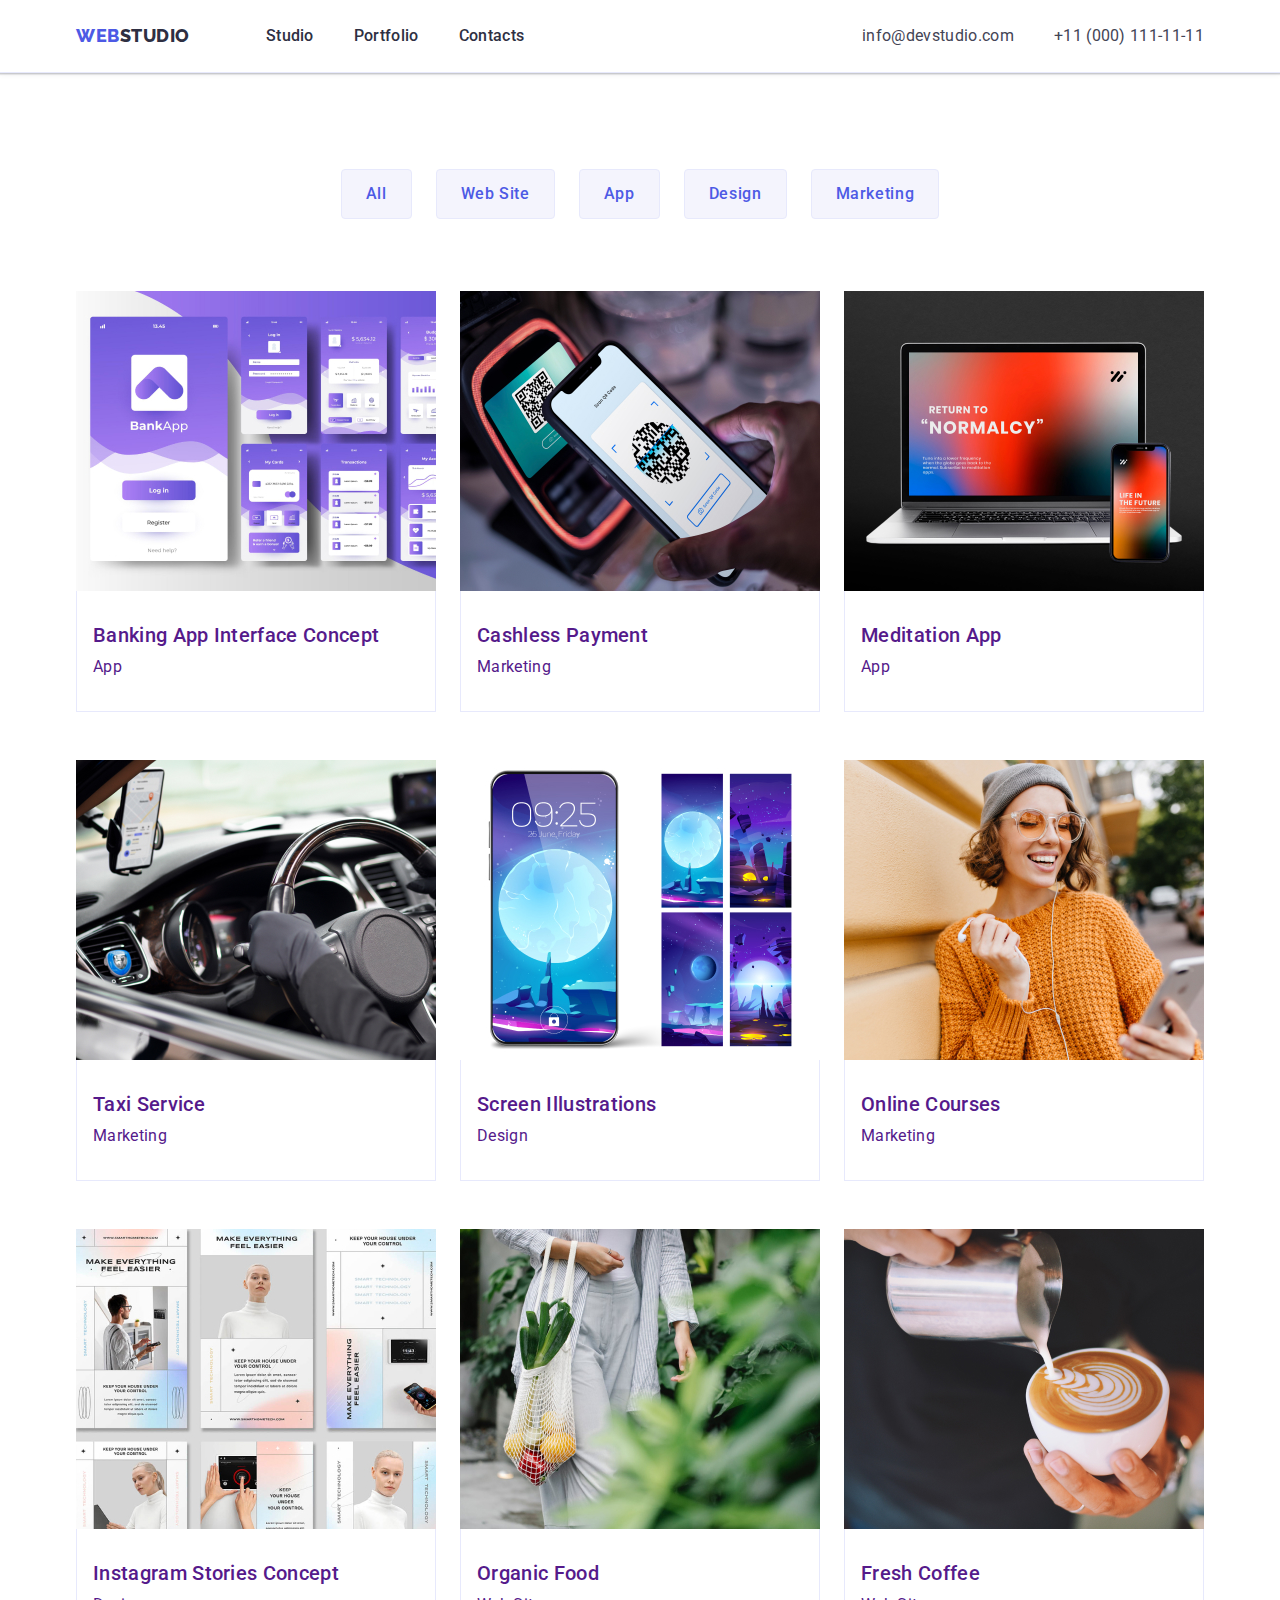
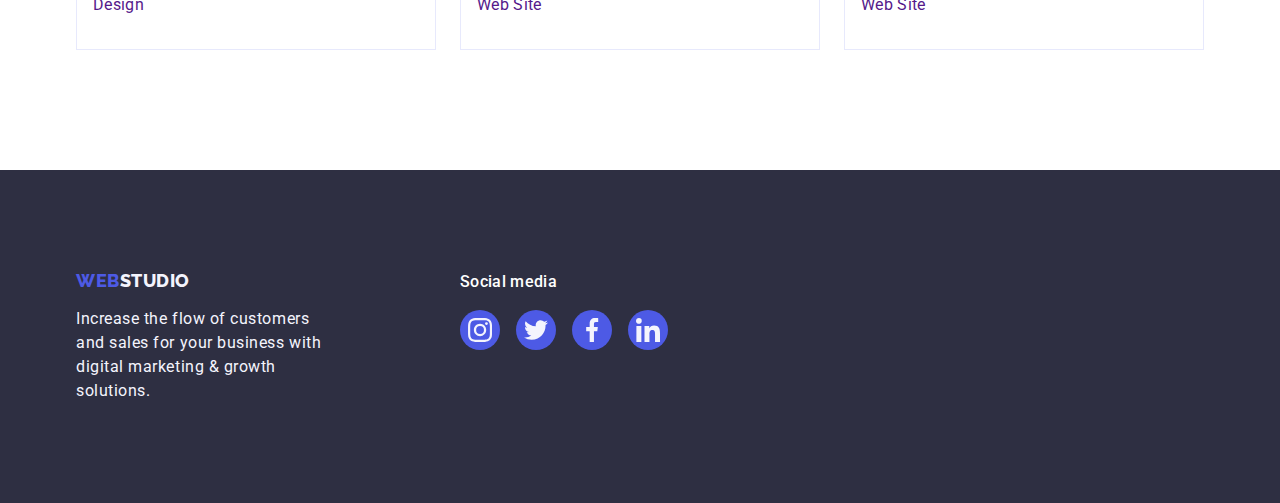
==== portfolio.html @ 938fcce5 "Initial commit" ====
<!DOCTYPE html>
<html lang="en">
  <head>
    <meta charset="UTF-8" />
    <meta http-equiv="X-UA-Compatible" content="IE=edge" />
    <meta name="viewport" content="width=device-width, initial-scale=1.0" />
    <title>Portfolio</title>
    <!-- Font styles -->
    <link rel="preconnect" href="https://fonts.googleapis.com" />
    <link rel="preconnect" href="https://fonts.gstatic.com" crossorigin />
    <link
      href="https://fonts.googleapis.com/css2?family=Raleway:wght@800&family=Roboto:wght@400;500;700;900&display=swap"
      rel="stylesheet"
    />
    <!-- Custom styles -->
    <link
      rel="stylesheet"
      href="https://cdnjs.cloudflare.com/ajax/libs/modern-normalize/1.1.0/modern-normalize.min.css"
    />
    <link rel="stylesheet" href="./css/styles.css" />
  </head>

  <body>
    <header class="header">
      <div class="header-container container">
        <nav class="main-nav">
          <!-- Logo link -->
          <a class="logo-fst link" href="./index.html"
            >WEB<span class="logo-sec-txt">Studio</span>
          </a>
          <!-- Links to pages -->
          <ul class="nav-menu-list list">
            <li>
              <a class="nav-menu-link link" href="./index.html">Studio</a>
            </li>
            <li>
              <a class="nav-menu-link link" href="./portfolio.html"
                >Portfolio</a
              >
            </li>
            <li><a class="nav-menu-link link" href="">Contacts</a></li>
          </ul>
        </nav>
        <!-- Address -->
        <address class="contacts">
          <ul class="contacts-list list">
            <li>
              <a class="contacts-item link" href="mailto:info@devstudio.com"
                >info@devstudio.com</a
              >
            </li>
            <li>
              <a class="contacts-item link" href="tel:+110001111111"
                >+11 (000) 111-11-11</a
              >
            </li>
          </ul>
        </address>
      </div>
    </header>
    <main>
      <!-- Projects section -->
      <section class="projects-section">
        <div class="container">
          <h1 class="visually-hidden">Exampes</h1>
          <!-------------- Project filter Buttons section --------------->
          <ul class="filters list">
            <li>
              <button class="filter-btn" style="cursor: pointer" type="button">
                All
              </button>
            </li>
            <li>
              <button class="filter-btn" style="cursor: pointer" type="button">
                Web Site
              </button>
            </li>
            <li>
              <button class="filter-btn" style="cursor: pointer" type="button">
                App
              </button>
            </li>
            <li>
              <button class="filter-btn" style="cursor: pointer" type="button">
                Design
              </button>
            </li>
            <li>
              <button class="filter-btn" style="cursor: pointer" type="button">
                Marketing
              </button>
            </li>
          </ul>

          <!------------------ Project cards section -------------------------->
          <ul class="projects-list list">
            <li class="projects-item">
              <a class="projects-link link link" href="">
                <img
                  src="./images/Page-2/img-r1-1.jpg"
                  alt="Banking App Interface Concept"
                  width="360"
                />
                <div class="projects-content">
                  <h2 class="projects-title">Banking App Interface Concept</h2>
                  <p class="text">App</p>
                </div>
              </a>
            </li>
            <li class="projects-item">
              <a class="projects-link link" href="">
                <img
                  src="./images/Page-2/img-r1-2.jpg"
                  alt="Cashless Payment"
                  width="360"
                />
                <div class="projects-content">
                  <h2 class="projects-title">Cashless Payment</h2>
                  <p class="text">Marketing</p>
                </div>
              </a>
            </li>
            <li class="projects-item">
              <a class="projects-link link" href="">
                <img
                  src="./images/Page-2/img-r1-3.jpg"
                  alt="Meditation App"
                  width="360"
                />
                <div class="projects-content">
                  <h2 class="projects-title">Meditation App</h2>
                  <p class="text">App</p>
                </div>
              </a>
            </li>
            <li class="projects-item">
              <a class="projects-link link" href="">
                <img
                  src="./images/Page-2/img-r2-1.jpg"
                  alt="Taxi Service"
                  width="360"
                />
                <div class="projects-content">
                  <h2 class="projects-title">Taxi Service</h2>
                  <p class="text">Marketing</p>
                </div>
              </a>
            </li>
            <li class="projects-item">
              <a class="projects-link link" href="">
                <img
                  src="./images/Page-2/img-r2-2.jpg"
                  alt="Screen Illustrations"
                  width="360"
                />
                <div class="projects-content">
                  <h2 class="projects-title">Screen Illustrations</h2>
                  <p class="text">Design</p>
                </div>
              </a>
            </li>
            <li class="projects-item">
              <a class="projects-link link" href="">
                <img
                  src="./images/Page-2/img-r2-3.jpg"
                  alt="Online Courses"
                  width="360"
                />
                <div class="projects-content">
                  <h2 class="projects-title">Online Courses</h2>
                  <p class="text">Marketing</p>
                </div>
              </a>
            </li>
            <li class="projects-item">
              <a class="projects-link link" href="">
                <img
                  src="./images/Page-2/img-r3-1.jpg"
                  alt="Instagram Stories Concept"
                  width="360"
                />
                <div class="projects-content">
                  <h2 class="projects-title">Instagram Stories Concept</h2>
                  <p class="text">Design</p>
                </div>
              </a>
            </li>
            <li class="projects-item">
              <a class="projects-link link" href="">
                <img
                  src="./images/Page-2/img-r3-2.jpg"
                  alt="Organic Food"
                  width="360"
                />
                <div class="projects-content">
                  <h2 class="projects-title">Organic Food</h2>
                  <p class="text">Web Site</p>
                </div>
              </a>
            </li>
            <li class="projects-item">
              <a class="projects-link link" href="">
                <img
                  src="./images/Page-2/img-r3-3.jpg"
                  alt="Fresh Coffee"
                  width="360"
                />
                <div class="projects-content">
                  <h2 class="projects-title">Fresh Coffee</h2>
                  <p class="text">Web Site</p>
                </div>
              </a>
            </li>
          </ul>
        </div>
      </section>
    </main>
    <!-- Footer section -->
    <footer class="footer">
      <div class="footer-container container">
        <div class="footer-box">
          <a href="./index.html" class="logo-fst link"
            >WEB<span class="logo-sec-footer">Studio</span>
          </a>
          <p class="footer-text">
            Increase the flow of customers and sales for your business with
            digital marketing & growth solutions.
          </p>
        </div>
        <!-- Socials information -->
        <div class="socials-media">
          <p class="socials-footer-tittle">Social media</p>
          <ul class="socials-footer list">
            <li class="footer-socials-item">
              <a
                class="footer-socials-icons link"
                href=""
                rel="noopener noreferrer"
              >
                <svg class="icon" width="24" height="24">
                  <use
                    href="./images/icons.svg#instagram"
                    aria-label="instagram icon"
                  ></use>
                </svg>
              </a>
            </li>
            <li class="footer-socials-item">
              <a
                class="footer-socials-icons link"
                href=""
                rel="noopener noreferrer"
              >
                <svg class="icon" width="24" height="24">
                  <use
                    href="./images/icons.svg#twitter"
                    aria-label="twitter icon"
                  ></use>
                </svg>
              </a>
            </li>
            <li class="footer-socials-item">
              <a
                class="footer-socials-icons link"
                href=""
                rel="noopener noreferrer"
              >
                <svg class="icon" width="24" height="24">
                  <use
                    href="./images/icons.svg#facebook"
                    aria-label="facebook icon"
                  ></use>
                </svg>
              </a>
            </li>
            <li class="footer-socials-item">
              <a
                class="footer-socials-icons link"
                href=""
                rel="noopener noreferrer"
              >
                <svg class="icon" width="24" height="24">
                  <use
                    href="./images/icons.svg#linkedin"
                    aria-label="linkedin icon"
                  ></use>
                </svg>
              </a>
            </li>
          </ul>
        </div>
      </div>
    </footer>
  </body>
</html>
---- css/styles.css ----
/* Main text color #434455 */
/* Secondary text color #2E2F42 */
/* Accent text color #F4F4FD */
/* Main page background #FFFFFF */
/* Box background 1 #2E2F42 */
/* Box background 2 #E7E9FC */
/* Box background 3 #F4F4FD */

:root {
  --main-text-color: #434455;
  --secondary-text-color: #2e2f42;
  --accent-text-color: #f4f4fd;
  --primary-brand-tcolor: #4d5ae5;
  --presed-state-tolor: #404bbf;
  --subtle-text-color: #8e8f99;
  --sucsses-text-color: #31d0aa;
  --box-background-action: #e7e9fc;
  --box-background-accent: #f4f4fd;
  --card-set-gap: 20px;
  --card-shadow: 0px 2px 1px -1px rgba(0, 0, 0, 0.2),
    0px 1px 1px 0px rgba(0, 0, 0, 0.14), 0px 1px 3px 0px rgba(0, 0, 0, 0.12);
}

/* Visually hidden  */

.visually-hidden {
  position: absolute;
  width: 1px;
  height: 1px;
  margin: -1px;
  border: 0;
  padding: 0;

  white-space: nowrap;
  clip-path: inset(100%);
  clip: rect(0 0 0 0);
  overflow: hidden;
}

/**
  |=================================
  | Base styles
  |=================================
**/
html {
  box-sizing: border-box;
}

/* *,
*::before,
*::after {
    box-sizing: inherit;
} */

body {
  font-family: 'Roboto', sans-serif;
  font-size: 16px;
  line-height: 1.5;
  letter-spacing: 0.02em;
  color: var(--main-text-color);
  background-color: #ffffff;
}

img {
  display: block;
}

.list {
  padding: 0px;
  margin: 0px;
  list-style: none;
}

.link {
  text-decoration: none;
}

h1,
h2,
h3,
h4,
h5,
p {
  margin: 0;
}

.container {
  max-width: 1158px;
  padding-left: 15px;
  padding-right: 15px;
  margin: 0 auto;
  /* outline: 2px solid tomato; */
}

.text {
  font-weight: 400;
  font-size: 16px;
  line-height: 1.5;
  letter-spacing: 0.02em;
}

/**
  |============================
  | Header - navigation
  |============================
**/
.header {
  border-bottom: 1px solid #e7e9fc;
  box-shadow: 0px 2px 1px rgba(46, 47, 66, 0.08),
    0px 1px 1px rgba(46, 47, 66, 0.16), 0px 1px 6px rgba(46, 47, 66, 0.08);
}

.header .container {
  display: flex;
  justify-content: space-between;
  align-items: center;
  padding: 0 15px;
}

.logo-fst {
  font-family: Raleway, sans-serif;
  font-weight: 800;
  font-size: 18px;
  line-height: 1.17;
  letter-spacing: 0.03em;
  text-transform: uppercase;
  color: #4d5ae5;
  margin-right: 76px;
}

.logo-sec-txt {
  color: var(--secondary-text-color);
}

.main-nav {
  display: flex;
  align-items: center;
  /* outline: 2px solid blue; */
}

.nav-menu-list {
  display: flex;
  align-items: center;
  margin-right: auto;
  padding: 24px 0;
  gap: 40px;
  /* outline: 2px solid teal; */
}

.nav-menu-link {
  font-weight: 500;
  padding: 24px 0;
  /* font-size: 16px; */
  color: var(--secondary-text-color);
}

.nav-menu-link:hover,
.nav-menu-link:focus {
  /* font-size: 18px; */
  /* color: red; */
  color: var(--presed-state-tolor);
}

.contacts-list {
  display: flex;
  margin-left: auto;
  gap: 40px;
  /* outline: 2px solid tomato; */
}

.contacts-item {
  display: block;
  font-family: 'Roboto', sans-serif;
  font-weight: 400;
  font-style: normal;
  line-height: 1.5;
  letter-spacing: 0.02em;
  color: var(--main-text-color);
}

.contacts-item:hover,
.contacts-item:focus {
  font-size: 16px;
  color: #404bbf;
}

/**
  |=================================
  | Hero section #1
  |=================================
**/

.hero-tittle {
  font-style: normal;
  font-weight: 700;
  font-size: 56px;
  line-height: 1.07;
  text-align: center;
  letter-spacing: 0.02em;
  color: #ffffff;
  margin-right: auto;
  margin-left: auto;
  margin-bottom: 48px;
  max-width: 496px;
}

.hero-box {
  max-width: 1440px;
  margin: 0 auto;
  background-color: var(--secondary-text-color);
  background-image: linear-gradient(
      rgba(46, 47, 66, 0.7),
      rgba(46, 47, 66, 0.7)
    ),
    url(../images/people-office.jpg);
  background-position: center;
  background-size: cover;
  background-repeat: no-repeat;
  /* background-size: content; */
  text-align: center;
  padding: 188px 0;
}

/* Button on hero */
.button-hero {
  display: block;
  border: none;
  border-radius: 4px;
  cursor: pointer;
  font-weight: 500;
  line-height: 1.5;
  letter-spacing: 0.04em;
  color: #ffffff;
  background-color: var(--primary-brand-tcolor);
  min-width: 169px;
  height: 56px;
  padding: 16px 32px;
  margin-right: auto;
  margin-left: auto;
}

.button-hero:hover,
.button-hero:focus {
  background-color: var(--presed-state-tolor);
}

/**
  |=================================
  | Features sections #2
  |=================================
**/
.features {
  display: flex;
  gap: 24px;
}

.features-section {
  padding: 120px 0;
}

.features-title,
.projects-tittle {
  font-weight: 500;
  font-size: 20px;
  line-height: 1.2;
  letter-spacing: 0.02em;
  color: var(--secondary-text-color);
}

.features .subcontainer {
  width: calc((100% - 3 * 24px) / 4);
}

.team-section .subcontainer {
  min-width: calc((100% - 3 * 24px) / 4);
  background: #ffffff;
  /* box-shadow: 0px 1px 6px rgba(46, 47, 66, 0.08),
    0px 1px 1px rgba(46, 47, 66, 0.16), 0px 2px 1px rgba(46, 47, 66, 0.08);
  border-radius: 0px 0px 4px 4px; */
  /* outline: 2px solid tomato; */
}

.icon-box {
  display: flex;
  align-items: center;
  justify-content: center;
  padding-top: 24px;
  padding-bottom: 24px;
  margin-bottom: 8px;
  background: var(--accent-text-color);
  border-radius: 4px;
}

/**
  |==============================
  | What we are doing Section #3
  |==============================
**/

.doing-section {
  padding-bottom: 120px;
}

.doing,
.team {
  display: flex;
  gap: 24px;
}

.doing-tiltle,
.team-title,
.customers-title {
  margin-bottom: 72px;
  font-weight: 700;
  font-size: 36px;
  line-height: 1.1;
  letter-spacing: 0.02em;
  text-transform: capitalize;
  text-align: center;
  color: var(--secondary-text-color);
}

/* .team-section > .team-title {
  margin-bottom: 72px;
} */

.team-section {
  background-color: var(--box-background-accent);
}

.team-section .features-title,
.features-section .features-title {
  margin-bottom: 8px;
}

/**
  |============================
  | Our Team Section #4
  |============================
**/

.team-section {
  padding: 120px 0px;
}

.card-content {
  border-radius: 0px 0px 4px 4px;
  box-shadow: 0px 1px 6px rgba(46, 47, 66, 0.08),
    0px 1px 1px rgba(46, 47, 66, 0.16), 0px 2px 1px rgba(46, 47, 66, 0.08);
}

.card-box {
  padding: 32px 0px;
  text-align: center;
}

.card-box .text {
  margin-bottom: 8px;
}

.socials {
  display: flex;
  justify-content: center;
  align-items: center;
  gap: 24px;
}

.socials-icons {
  display: flex;
  justify-content: center;
  align-items: center;
  width: 40px;
  height: 40px;
  fill: var(--accent-text-color);
  border-radius: 50%;
  background-color: var(--primary-brand-tcolor);
}

.socials-icons:hover,
.socials-icons:focus {
  background-color: var(--presed-state-tolor);
}
/**
  |============================
  | Customers Section #5 
  |============================
**/

.customers {
  padding-top: 120px;
  padding-bottom: 120px;
}

.customers-list {
  display: flex;
  justify-content: center;
  align-items: center;
  gap: 24px;
}

.customers-item {
  width: 168px;
  height: 88px;
}

.customers-icon {
  width: 100%;
  height: 100%;
  display: flex;
  justify-content: center;
  align-items: center;
  border: 1px solid var(--subtle-text-color);
  border-radius: 4px;
  color: var(--subtle-text-color);
  fill: currentColor;
}

.customers-icon:hover,
.customers-icon:focus {
  border-color: var(--presed-state-tolor);
  color: var(--presed-state-tolor);
}

/**
  |=================================
  | Footer section
  |=================================
**/

.footer .container .logo-fst {
  display: inline-block;
  text-transform: uppercase;
  margin-bottom: 16px;
  /* outline: 2px solid tomato; */
}

.footer {
  font-family: Raleway, sans-serif;
  font-weight: 800;
  font-size: 18px;
  line-height: 1.17;
  letter-spacing: 0.03em;
  color: var(--accent-text-color);
  padding-top: 100px;
  padding-bottom: 100px;
  background-color: #2e2f42;
}

.logo-sec-footer {
  color: var(--accent-text-color);
}

.footer-text {
  font-family: 'Roboto';
  font-weight: 400;
  font-size: 16px;
  line-height: 1.5;
  color: var(--accent-text-color);
  max-width: 264px;
}

.footer-box {
  margin-right: 120px;
}

.footer-container {
  display: flex;
  align-items: baseline;
}

.footer-container .socials-media {
  display: flex;
  flex-direction: column;
}

.socials-footer {
  display: flex;
  justify-content: center;
  align-items: center;
  gap: 16px;
}

.socials-footer-tittle {
  font-family: 'Roboto';
  font-weight: 500;
  font-size: 16px;
  line-height: 1.5;
  letter-spacing: 0.02em;
  color: #ffffff;
  margin-bottom: 16px;
}

.footer-socials-icons {
  display: flex;
  justify-content: center;
  align-items: center;
  width: 40px;
  height: 40px;
  fill: var(--accent-text-color);
  border-radius: 50%;
  background-color: var(--primary-brand-tcolor);
}

.footer-socials-icons:hover,
.footer-socials-icons:focus {
  background-color: var(--sucsses-text-color);
}

/**
  |=================================
  | Portfolio page
  |=================================
**/

.projects-section {
  padding: 96px 0 120px;
}

.filters {
  display: flex;
  gap: 24px;
  justify-content: center;
  margin-bottom: 72px;
}

.filter-btn {
  font-family: 'Roboto', sans-serif;
  font-weight: 500;
  line-height: 1.5;
  letter-spacing: 0.04em;
  color: var(--primary-brand-tcolor);
  background-color: var(--box-background-accent);
  padding: 12px 24px;
  border: 1px solid var(--box-background-action);
  border-radius: 4px;
}

.filter-btn:hover,
.filter-btn:focus {
  color: #ffffff;
  background-color: var(--presed-state-tolor);
  box-shadow: 0px 3px 1px rgba(0, 0, 0, 0.1), 0px 2px 1px rgba(0, 0, 0, 0.08),
    0px 2px 2px rgba(0, 0, 0, 0.12);
  border-radius: 4px;
  border: 1px solid transparent;
}

/**
  |============================
  | Projects section #2
  |============================
**/

.projects-link {
  display: block;
}

.projects-list {
  min-width: calc((100% - 2 * 24px) / 3);
  display: flex;
  flex-wrap: wrap;
  column-gap: 24px;
  row-gap: 48px;
  /* outline: 2px solid tomato; */
}

.projects-content {
  padding: 32px 16px;
  margin-block-end: 0;
  border: 1px solid var(--box-background-action);
  border-top: none;
}

.projects-link:hover,
.projects-link:focus {
  box-shadow: 0px 1px 6px rgba(46, 47, 66, 0.08),
    0px 1px 1px rgba(46, 47, 66, 0.16), 0px 2px 1px rgba(46, 47, 66, 0.08);
}

.projects-title {
  margin-bottom: 8px;
  font-weight: 500;
  font-size: 20px;
  line-height: 1.2;
}
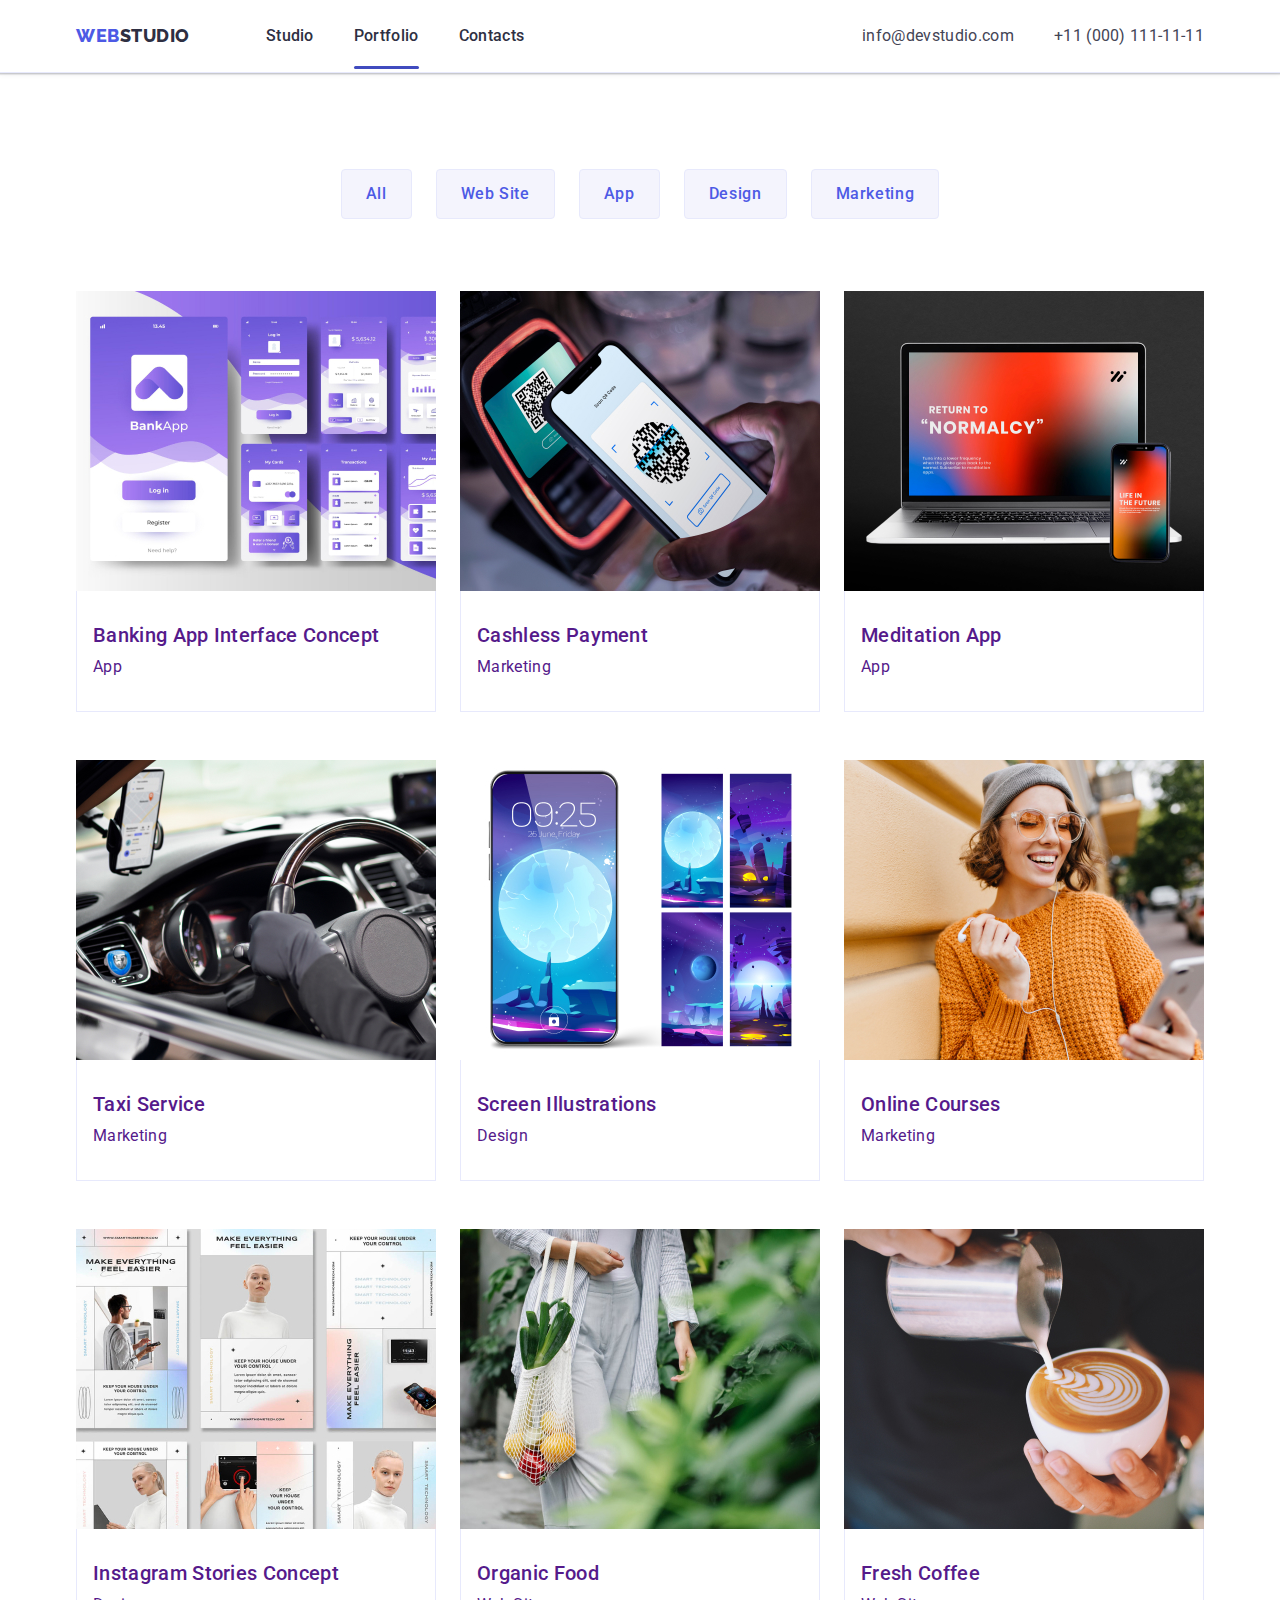
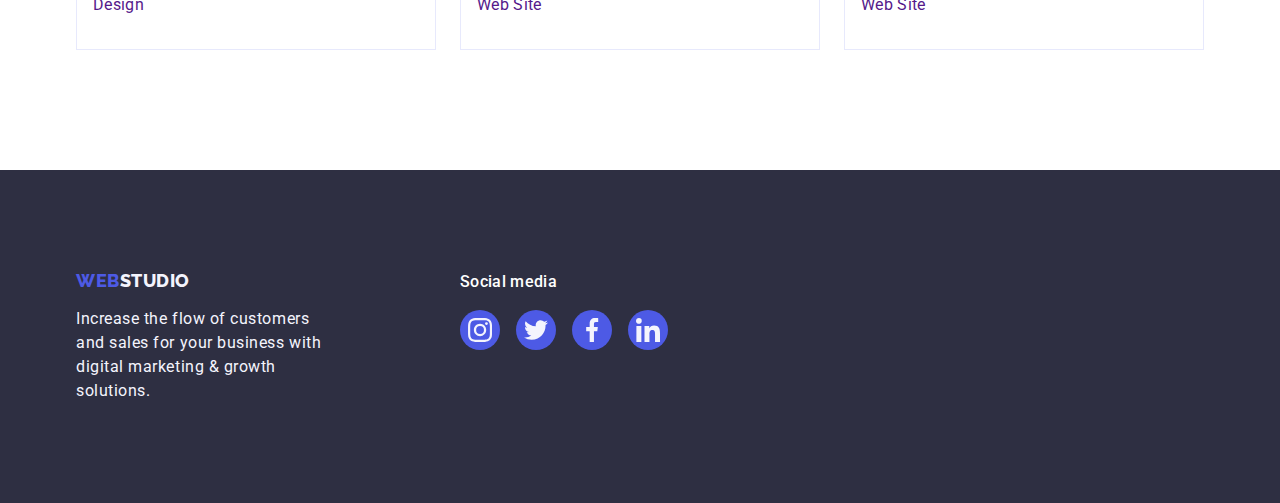
==== commit 81f5fced: "HW#5 v0.1" ====
--- a/portfolio.html
+++ b/portfolio.html
@@ -34,7 +34,7 @@
               <a class="nav-menu-link link" href="./index.html">Studio</a>
             </li>
             <li>
-              <a class="nav-menu-link link" href="./portfolio.html"
+              <a class="nav-menu-link link active" href="./portfolio.html"
                 >Portfolio</a
               >
             </li>
@@ -95,12 +95,21 @@
           <!------------------ Project cards section -------------------------->
           <ul class="projects-list list">
             <li class="projects-item">
-              <a class="projects-link link link" href="">
-                <img
-                  src="./images/Page-2/img-r1-1.jpg"
-                  alt="Banking App Interface Concept"
-                  width="360"
-                />
+              <div class="overlay-thumb">
+                <a class="projects-link link" href="">
+                  <img
+                    src="./images/Page-2/img-r1-1.jpg"
+                    alt="Banking App Interface Concept"
+                    width="360"
+                  />
+                  <div class="overlay">
+                    <p>
+                      14 Stylish and User-Friendly App Design Concepts · Task
+                      Manager App · Calorie Tracker App · Exotic Fruit Ecommerce
+                      App · Cloud Storage App
+                    </p>
+                  </div>
+              </div>
                 <div class="projects-content">
                   <h2 class="projects-title">Banking App Interface Concept</h2>
                   <p class="text">App</p>
@@ -108,25 +117,42 @@
               </a>
             </li>
             <li class="projects-item">
-              <a class="projects-link link" href="">
-                <img
-                  src="./images/Page-2/img-r1-2.jpg"
-                  alt="Cashless Payment"
-                  width="360"
-                />
+              <div class="overlay-thumb">
+                <a class="projects-link link" href="">
+                  <img
+                    src="./images/Page-2/img-r1-2.jpg"
+                    alt="Cashless Payment"
+                    width="360"
+                  />
+                  <div class="overlay">
+                    <p>
+                      14 Stylish and User-Friendly App Design Concepts · Task
+                      Manager App · Calorie Tracker App · Exotic Fruit Ecommerce
+                      App · Cloud Storage App
+                    </p>
+                  </div>
+              </div>
                 <div class="projects-content">
                   <h2 class="projects-title">Cashless Payment</h2>
                   <p class="text">Marketing</p>
                 </div>
               </a>
-            </li>
-            <li class="projects-item">
-              <a class="projects-link link" href="">
-                <img
-                  src="./images/Page-2/img-r1-3.jpg"
-                  alt="Meditation App"
-                  width="360"
-                />
+            <li class="projects-item">
+              <div class="overlay-thumb">
+                <a class="projects-link link" href="">
+                  <img
+                    src="./images/Page-2/img-r1-3.jpg"
+                    alt="Meditation App"
+                    width="360"
+                  />
+                  <div class="overlay">
+                    <p>
+                      14 Stylish and User-Friendly App Design Concepts · Task
+                      Manager App · Calorie Tracker App · Exotic Fruit Ecommerce
+                      App · Cloud Storage App
+                    </p>
+                  </div>
+              </div>
                 <div class="projects-content">
                   <h2 class="projects-title">Meditation App</h2>
                   <p class="text">App</p>
@@ -134,12 +160,21 @@
               </a>
             </li>
             <li class="projects-item">
+              <div class="overlay-thumb">
               <a class="projects-link link" href="">
                 <img
                   src="./images/Page-2/img-r2-1.jpg"
                   alt="Taxi Service"
                   width="360"
                 />
+                  <div class="overlay">
+                    <p>
+                      14 Stylish and User-Friendly App Design Concepts · Task
+                      Manager App · Calorie Tracker App · Exotic Fruit Ecommerce
+                      App · Cloud Storage App
+                    </p>
+                  </div>
+              </div>
                 <div class="projects-content">
                   <h2 class="projects-title">Taxi Service</h2>
                   <p class="text">Marketing</p>
@@ -147,12 +182,21 @@
               </a>
             </li>
             <li class="projects-item">
+              <div class="overlay-thumb">
               <a class="projects-link link" href="">
                 <img
                   src="./images/Page-2/img-r2-2.jpg"
                   alt="Screen Illustrations"
                   width="360"
                 />
+                  <div class="overlay">
+                    <p>
+                      14 Stylish and User-Friendly App Design Concepts · Task
+                      Manager App · Calorie Tracker App · Exotic Fruit Ecommerce
+                      App · Cloud Storage App
+                    </p>
+                  </div>
+              </div>
                 <div class="projects-content">
                   <h2 class="projects-title">Screen Illustrations</h2>
                   <p class="text">Design</p>
@@ -160,12 +204,21 @@
               </a>
             </li>
             <li class="projects-item">
+              <div class="overlay-thumb">
               <a class="projects-link link" href="">
                 <img
                   src="./images/Page-2/img-r2-3.jpg"
                   alt="Online Courses"
                   width="360"
                 />
+                  <div class="overlay">
+                    <p>
+                      14 Stylish and User-Friendly App Design Concepts · Task
+                      Manager App · Calorie Tracker App · Exotic Fruit Ecommerce
+                      App · Cloud Storage App
+                    </p>
+                  </div>
+              </div>
                 <div class="projects-content">
                   <h2 class="projects-title">Online Courses</h2>
                   <p class="text">Marketing</p>
@@ -173,12 +226,21 @@
               </a>
             </li>
             <li class="projects-item">
+              <div class="overlay-thumb">
               <a class="projects-link link" href="">
                 <img
                   src="./images/Page-2/img-r3-1.jpg"
                   alt="Instagram Stories Concept"
                   width="360"
                 />
+                  <div class="overlay">
+                    <p>
+                      14 Stylish and User-Friendly App Design Concepts · Task
+                      Manager App · Calorie Tracker App · Exotic Fruit Ecommerce
+                      App · Cloud Storage App
+                    </p>
+                  </div>
+              </div>
                 <div class="projects-content">
                   <h2 class="projects-title">Instagram Stories Concept</h2>
                   <p class="text">Design</p>
@@ -186,12 +248,21 @@
               </a>
             </li>
             <li class="projects-item">
+              <div class="overlay-thumb">
               <a class="projects-link link" href="">
                 <img
                   src="./images/Page-2/img-r3-2.jpg"
                   alt="Organic Food"
                   width="360"
                 />
+                  <div class="overlay">
+                    <p>
+                      14 Stylish and User-Friendly App Design Concepts · Task
+                      Manager App · Calorie Tracker App · Exotic Fruit Ecommerce
+                      App · Cloud Storage App
+                    </p>
+                  </div>
+              </div>
                 <div class="projects-content">
                   <h2 class="projects-title">Organic Food</h2>
                   <p class="text">Web Site</p>
@@ -199,12 +270,21 @@
               </a>
             </li>
             <li class="projects-item">
+              <div class="overlay-thumb">
               <a class="projects-link link" href="">
                 <img
                   src="./images/Page-2/img-r3-3.jpg"
                   alt="Fresh Coffee"
                   width="360"
                 />
+                  <div class="overlay">
+                    <p>
+                      14 Stylish and User-Friendly App Design Concepts · Task
+                      Manager App · Calorie Tracker App · Exotic Fruit Ecommerce
+                      App · Cloud Storage App
+                    </p>
+                  </div>
+              </div>
                 <div class="projects-content">
                   <h2 class="projects-title">Fresh Coffee</h2>
                   <p class="text">Web Site</p>
--- a/css/styles.css
+++ b/css/styles.css
@@ -148,18 +148,41 @@
 }
 
 .nav-menu-link {
+  position: relative;
   font-weight: 500;
   padding: 24px 0;
   /* font-size: 16px; */
   color: var(--secondary-text-color);
+  transition-property: color;
+  transition-duration: 250ms;
+  transition-timing-function: cubic-bezier(0.4, 0, 0.2, 1);
 }
 
 .nav-menu-link:hover,
 .nav-menu-link:focus {
-  /* font-size: 18px; */
-  /* color: red; */
   color: var(--presed-state-tolor);
 }
+
+.nav-menu-link::after {
+  content: '';
+  position: absolute;
+  display: block;
+  width: 100%;
+  height: 3px;
+  left: 0px;
+  bottom: 0;
+  /* background: var(--presed-state-tolor); */
+  border-radius: 2px;
+}
+
+.nav-menu-link.active::after {
+  background: var(--presed-state-tolor);
+}
+
+/* .nav-menu-link:hover .nav-menu-link::after,
+.nav-menu-link:focus .nav-menu-link::after {
+  color: var(--presed-state-tolor);
+} */
 
 .contacts-list {
   display: flex;
@@ -508,7 +531,7 @@
 
 /**
   |=================================
-  | Portfolio page
+  | Portfolio page #2
   |=================================
 **/
 
@@ -583,3 +606,86 @@
   font-size: 20px;
   line-height: 1.2;
 }
+
+.overlay-thumb {
+  position: relative;
+  overflow: hidden;
+}
+
+.projects-link {
+}
+
+.overlay {
+  position: absolute;
+  top: 0;
+  left: 0;
+  width: 100%;
+  height: 100%;
+  transform: translateY(100%);
+  transition: transform 300ms;
+
+  padding: 40px 32px;
+
+  color: var(--accent-text-color);
+  background: #4d5ae5;
+  mix-blend-mode: normal;
+}
+
+.projects-item:hover .overlay {
+  transform: translateY(0);
+}
+
+.backdrop {
+  position: fixed;
+  top: 0;
+  left: 0;
+  width: 100%;
+  height: 100%;
+  background: rgba(46, 47, 66, 0.4);
+}
+
+.backdrop.is-hidden {
+  opacity: 0;
+  visibility: hidden;
+  pointer-events: none;
+}
+
+/**
+  |============================
+  | Modal window
+  |============================
+**/
+
+.modal {
+  position: absolute;
+  min-width: 408px;
+  min-height: 576px;
+  top: calc(50%);
+  left: calc(50%);
+  transform: translate(-50%, -50%);
+  background: #fcfcfc;
+  box-shadow: 0px 1px 1px rgba(0, 0, 0, 0.14), 0px 1px 3px rgba(0, 0, 0, 0.12),
+    0px 2px 1px rgba(0, 0, 0, 0.2);
+  border-radius: 4px;
+}
+
+.modal-close-btn {
+  position: absolute;
+  top: 24px;
+  right: 24px;
+
+  display: flex;
+  justify-content: center;
+  align-items: center;
+  width: 24px;
+  height: 24px;
+  padding: 0;
+
+  border-radius: 50%;
+  background: #e7e9fc;
+  border: 1px solid rgba(0, 0, 0, 0.1);
+}
+
+.modal-close-icon {
+  fill: #2e2f42;
+}
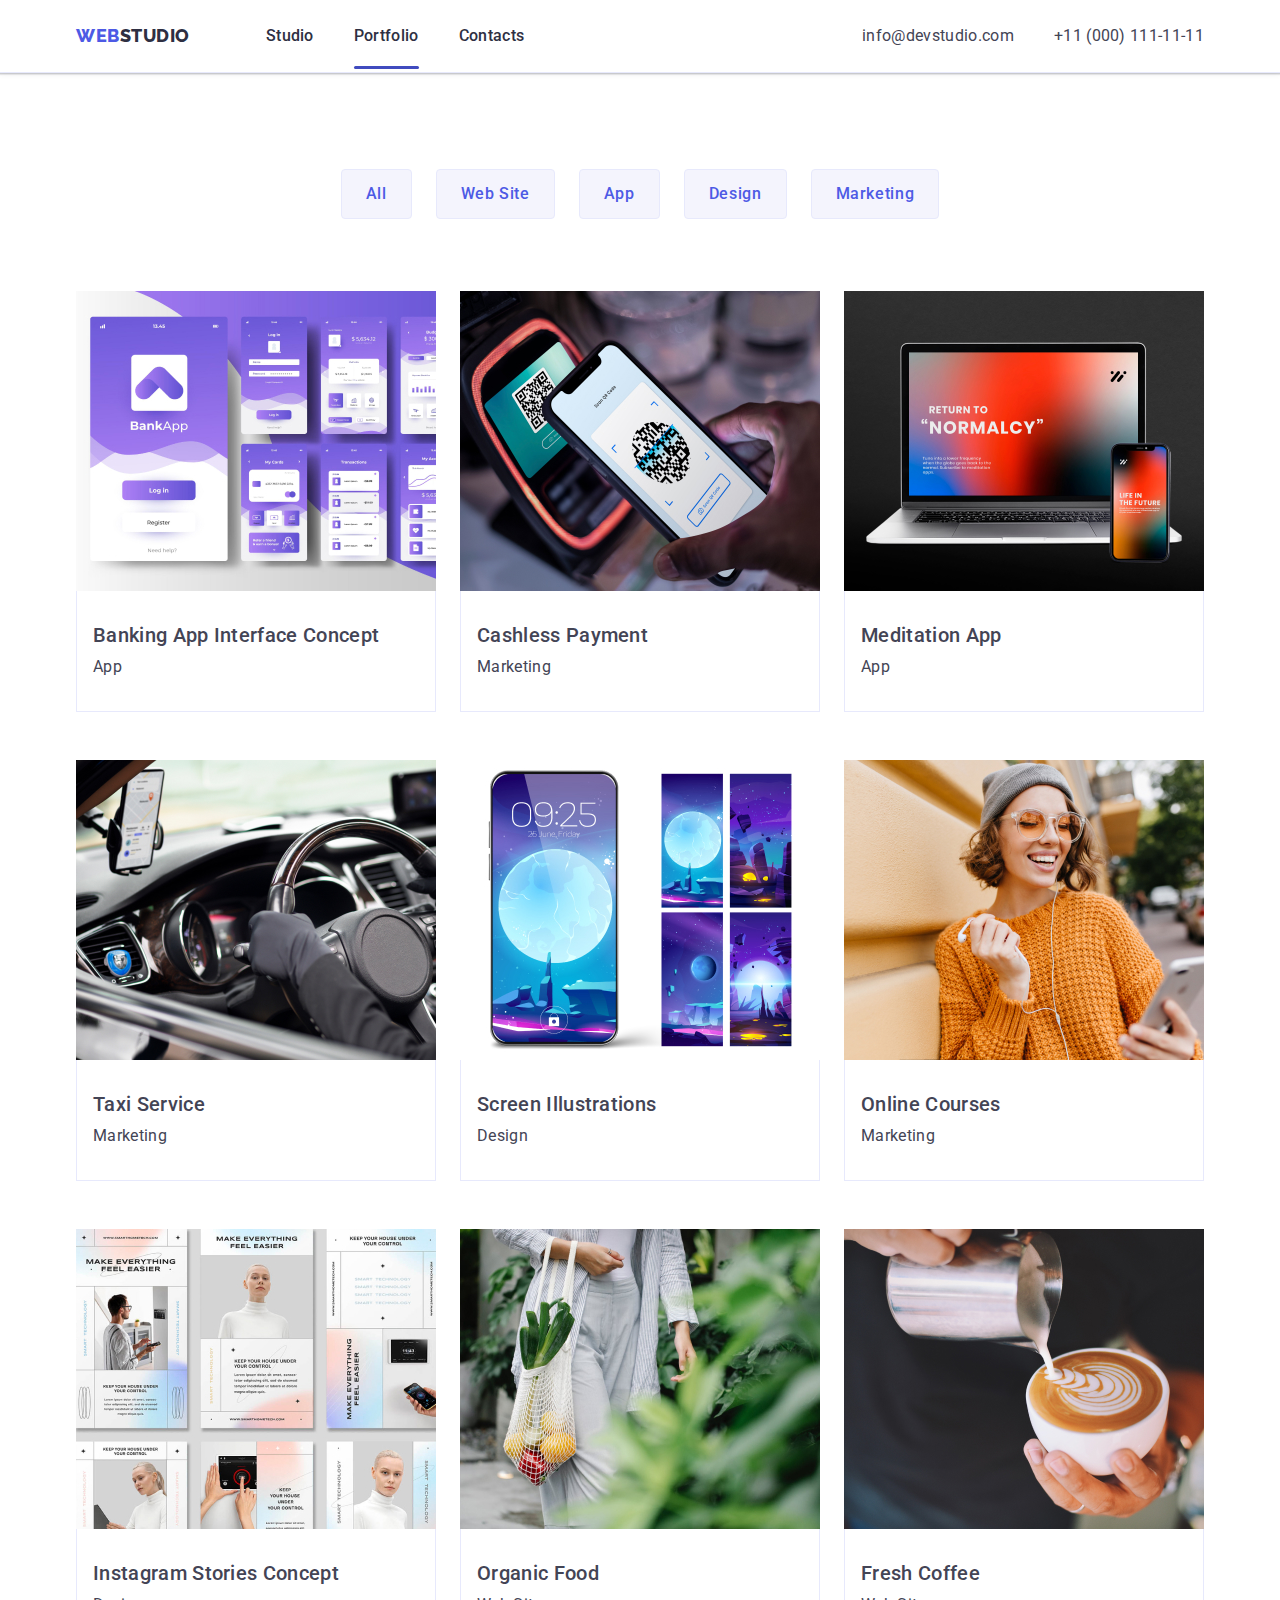
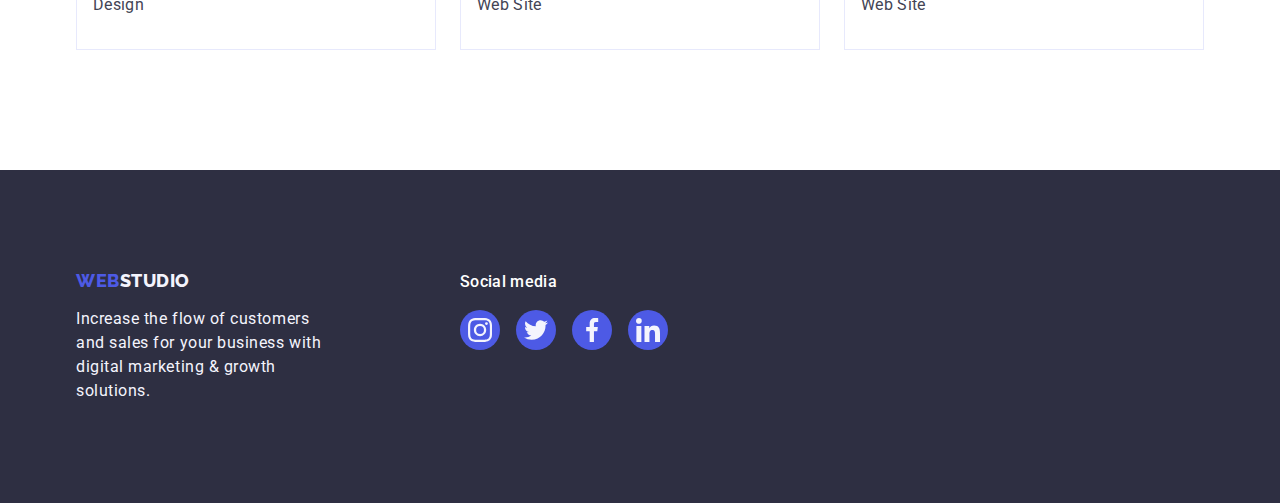
==== commit c41d6b73: "HW#5 v0.2" ====
--- a/portfolio.html
+++ b/portfolio.html
@@ -109,12 +109,12 @@
                       App · Cloud Storage App
                     </p>
                   </div>
-              </div>
-                <div class="projects-content">
-                  <h2 class="projects-title">Banking App Interface Concept</h2>
-                  <p class="text">App</p>
-                </div>
-              </a>
+                </a>
+              </div>
+              <div class="projects-content">
+                <h2 class="projects-title">Banking App Interface Concept</h2>
+                <p class="text">App</p>
+              </div>
             </li>
             <li class="projects-item">
               <div class="overlay-thumb">
@@ -131,12 +131,14 @@
                       App · Cloud Storage App
                     </p>
                   </div>
-              </div>
-                <div class="projects-content">
-                  <h2 class="projects-title">Cashless Payment</h2>
-                  <p class="text">Marketing</p>
-                </div>
-              </a>
+                </a>
+              </div>
+              <div class="projects-content">
+                <h2 class="projects-title">Cashless Payment</h2>
+                <p class="text">Marketing</p>
+              </div>
+            </li>
+
             <li class="projects-item">
               <div class="overlay-thumb">
                 <a class="projects-link link" href="">
@@ -152,144 +154,144 @@
                       App · Cloud Storage App
                     </p>
                   </div>
-              </div>
-                <div class="projects-content">
-                  <h2 class="projects-title">Meditation App</h2>
-                  <p class="text">App</p>
-                </div>
-              </a>
-            </li>
-            <li class="projects-item">
-              <div class="overlay-thumb">
-              <a class="projects-link link" href="">
-                <img
-                  src="./images/Page-2/img-r2-1.jpg"
-                  alt="Taxi Service"
-                  width="360"
-                />
-                  <div class="overlay">
-                    <p>
-                      14 Stylish and User-Friendly App Design Concepts · Task
-                      Manager App · Calorie Tracker App · Exotic Fruit Ecommerce
-                      App · Cloud Storage App
-                    </p>
-                  </div>
-              </div>
-                <div class="projects-content">
-                  <h2 class="projects-title">Taxi Service</h2>
-                  <p class="text">Marketing</p>
-                </div>
-              </a>
-            </li>
-            <li class="projects-item">
-              <div class="overlay-thumb">
-              <a class="projects-link link" href="">
-                <img
-                  src="./images/Page-2/img-r2-2.jpg"
-                  alt="Screen Illustrations"
-                  width="360"
-                />
-                  <div class="overlay">
-                    <p>
-                      14 Stylish and User-Friendly App Design Concepts · Task
-                      Manager App · Calorie Tracker App · Exotic Fruit Ecommerce
-                      App · Cloud Storage App
-                    </p>
-                  </div>
-              </div>
-                <div class="projects-content">
-                  <h2 class="projects-title">Screen Illustrations</h2>
-                  <p class="text">Design</p>
-                </div>
-              </a>
-            </li>
-            <li class="projects-item">
-              <div class="overlay-thumb">
-              <a class="projects-link link" href="">
-                <img
-                  src="./images/Page-2/img-r2-3.jpg"
-                  alt="Online Courses"
-                  width="360"
-                />
-                  <div class="overlay">
-                    <p>
-                      14 Stylish and User-Friendly App Design Concepts · Task
-                      Manager App · Calorie Tracker App · Exotic Fruit Ecommerce
-                      App · Cloud Storage App
-                    </p>
-                  </div>
-              </div>
-                <div class="projects-content">
-                  <h2 class="projects-title">Online Courses</h2>
-                  <p class="text">Marketing</p>
-                </div>
-              </a>
-            </li>
-            <li class="projects-item">
-              <div class="overlay-thumb">
-              <a class="projects-link link" href="">
-                <img
-                  src="./images/Page-2/img-r3-1.jpg"
-                  alt="Instagram Stories Concept"
-                  width="360"
-                />
-                  <div class="overlay">
-                    <p>
-                      14 Stylish and User-Friendly App Design Concepts · Task
-                      Manager App · Calorie Tracker App · Exotic Fruit Ecommerce
-                      App · Cloud Storage App
-                    </p>
-                  </div>
-              </div>
-                <div class="projects-content">
-                  <h2 class="projects-title">Instagram Stories Concept</h2>
-                  <p class="text">Design</p>
-                </div>
-              </a>
-            </li>
-            <li class="projects-item">
-              <div class="overlay-thumb">
-              <a class="projects-link link" href="">
-                <img
-                  src="./images/Page-2/img-r3-2.jpg"
-                  alt="Organic Food"
-                  width="360"
-                />
-                  <div class="overlay">
-                    <p>
-                      14 Stylish and User-Friendly App Design Concepts · Task
-                      Manager App · Calorie Tracker App · Exotic Fruit Ecommerce
-                      App · Cloud Storage App
-                    </p>
-                  </div>
-              </div>
-                <div class="projects-content">
-                  <h2 class="projects-title">Organic Food</h2>
-                  <p class="text">Web Site</p>
-                </div>
-              </a>
-            </li>
-            <li class="projects-item">
-              <div class="overlay-thumb">
-              <a class="projects-link link" href="">
-                <img
-                  src="./images/Page-2/img-r3-3.jpg"
-                  alt="Fresh Coffee"
-                  width="360"
-                />
-                  <div class="overlay">
-                    <p>
-                      14 Stylish and User-Friendly App Design Concepts · Task
-                      Manager App · Calorie Tracker App · Exotic Fruit Ecommerce
-                      App · Cloud Storage App
-                    </p>
-                  </div>
-              </div>
-                <div class="projects-content">
-                  <h2 class="projects-title">Fresh Coffee</h2>
-                  <p class="text">Web Site</p>
-                </div>
-              </a>
+                </a>
+              </div>
+              <div class="projects-content">
+                <h2 class="projects-title">Meditation App</h2>
+                <p class="text">App</p>
+              </div>
+            </li>
+            <li class="projects-item">
+              <div class="overlay-thumb">
+                <a class="projects-link link" href="">
+                  <img
+                    src="./images/Page-2/img-r2-1.jpg"
+                    alt="Taxi Service"
+                    width="360"
+                  />
+                  <div class="overlay">
+                    <p>
+                      14 Stylish and User-Friendly App Design Concepts · Task
+                      Manager App · Calorie Tracker App · Exotic Fruit Ecommerce
+                      App · Cloud Storage App
+                    </p>
+                  </div>
+                </a>
+              </div>
+              <div class="projects-content">
+                <h2 class="projects-title">Taxi Service</h2>
+                <p class="text">Marketing</p>
+              </div>
+            </li>
+            <li class="projects-item">
+              <div class="overlay-thumb">
+                <a class="projects-link link" href="">
+                  <img
+                    src="./images/Page-2/img-r2-2.jpg"
+                    alt="Screen Illustrations"
+                    width="360"
+                  />
+                  <div class="overlay">
+                    <p>
+                      14 Stylish and User-Friendly App Design Concepts · Task
+                      Manager App · Calorie Tracker App · Exotic Fruit Ecommerce
+                      App · Cloud Storage App
+                    </p>
+                  </div>
+                </a>
+              </div>
+              <div class="projects-content">
+                <h2 class="projects-title">Screen Illustrations</h2>
+                <p class="text">Design</p>
+              </div>
+            </li>
+            <li class="projects-item">
+              <div class="overlay-thumb">
+                <a class="projects-link link" href="">
+                  <img
+                    src="./images/Page-2/img-r2-3.jpg"
+                    alt="Online Courses"
+                    width="360"
+                  />
+                  <div class="overlay">
+                    <p>
+                      14 Stylish and User-Friendly App Design Concepts · Task
+                      Manager App · Calorie Tracker App · Exotic Fruit Ecommerce
+                      App · Cloud Storage App
+                    </p>
+                  </div>
+                </a>
+              </div>
+              <div class="projects-content">
+                <h2 class="projects-title">Online Courses</h2>
+                <p class="text">Marketing</p>
+              </div>
+            </li>
+            <li class="projects-item">
+              <div class="overlay-thumb">
+                <a class="projects-link link" href="">
+                  <img
+                    src="./images/Page-2/img-r3-1.jpg"
+                    alt="Instagram Stories Concept"
+                    width="360"
+                  />
+                  <div class="overlay">
+                    <p>
+                      14 Stylish and User-Friendly App Design Concepts · Task
+                      Manager App · Calorie Tracker App · Exotic Fruit Ecommerce
+                      App · Cloud Storage App
+                    </p>
+                  </div>
+                </a>
+              </div>
+              <div class="projects-content">
+                <h2 class="projects-title">Instagram Stories Concept</h2>
+                <p class="text">Design</p>
+              </div>
+            </li>
+            <li class="projects-item">
+              <div class="overlay-thumb">
+                <a class="projects-link link" href="">
+                  <img
+                    src="./images/Page-2/img-r3-2.jpg"
+                    alt="Organic Food"
+                    width="360"
+                  />
+                  <div class="overlay">
+                    <p>
+                      14 Stylish and User-Friendly App Design Concepts · Task
+                      Manager App · Calorie Tracker App · Exotic Fruit Ecommerce
+                      App · Cloud Storage App
+                    </p>
+                  </div>
+                </a>
+              </div>
+              <div class="projects-content">
+                <h2 class="projects-title">Organic Food</h2>
+                <p class="text">Web Site</p>
+              </div>
+            </li>
+            <li class="projects-item">
+              <div class="overlay-thumb">
+                <a class="projects-link link" href="">
+                  <img
+                    src="./images/Page-2/img-r3-3.jpg"
+                    alt="Fresh Coffee"
+                    width="360"
+                  />
+                  <div class="overlay">
+                    <p>
+                      14 Stylish and User-Friendly App Design Concepts · Task
+                      Manager App · Calorie Tracker App · Exotic Fruit Ecommerce
+                      App · Cloud Storage App
+                    </p>
+                  </div>
+                </a>
+              </div>
+              <div class="projects-content">
+                <h2 class="projects-title">Fresh Coffee</h2>
+                <p class="text">Web Site</p>
+              </div>
             </li>
           </ul>
         </div>
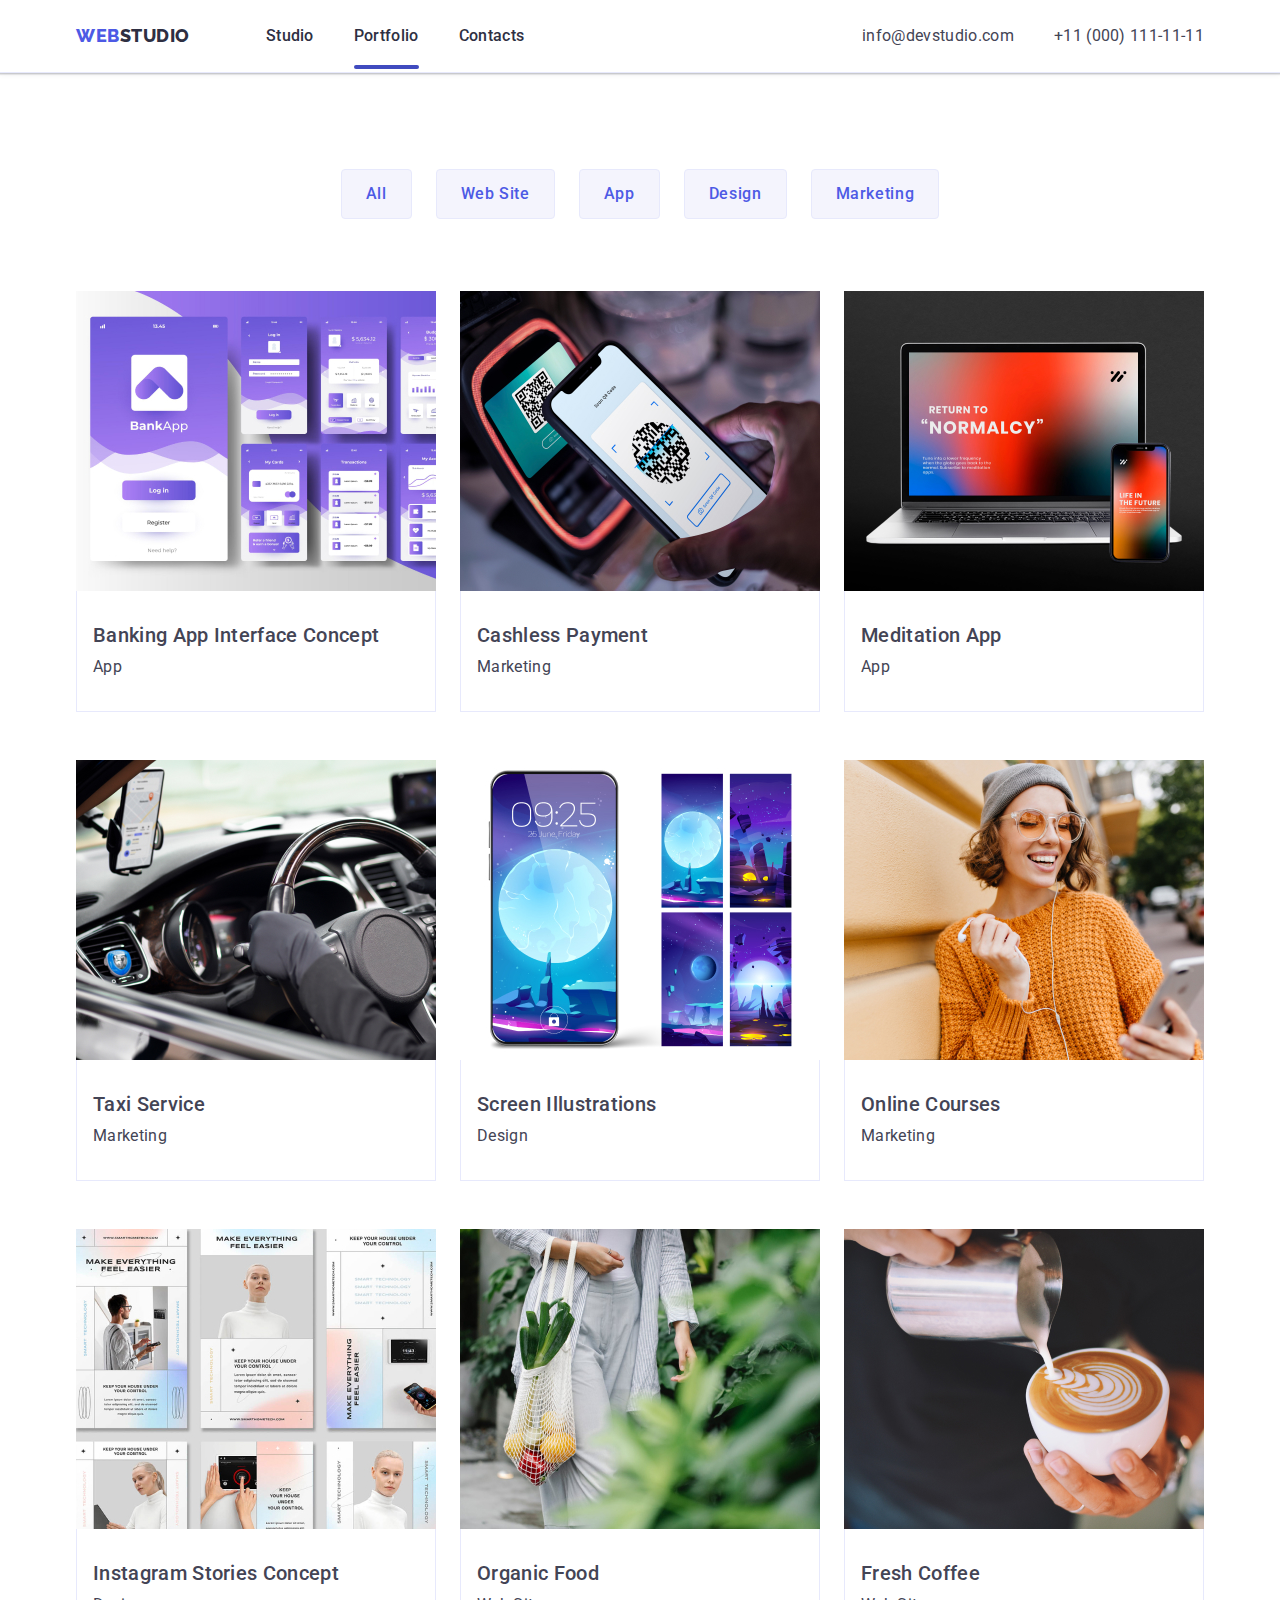
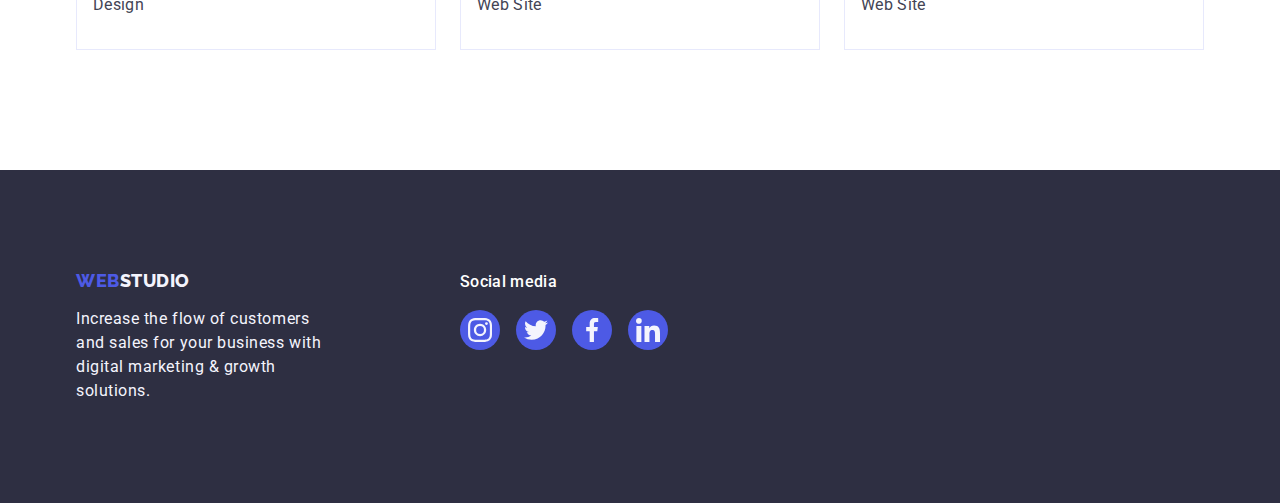
==== commit 8596f45b: "HW#5 v0.4" ====
--- a/portfolio.html
+++ b/portfolio.html
@@ -59,7 +59,7 @@
       </div>
     </header>
     <main>
-      <!-- Projects section -->
+      <!-- Portfolio section -->
       <section class="projects-section">
         <div class="container">
           <h1 class="visually-hidden">Exampes</h1>
--- a/css/styles.css
+++ b/css/styles.css
@@ -11,7 +11,7 @@
   --secondary-text-color: #2e2f42;
   --accent-text-color: #f4f4fd;
   --primary-brand-tcolor: #4d5ae5;
-  --presed-state-tolor: #404bbf;
+  --presed-state-color: #404bbf;
   --subtle-text-color: #8e8f99;
   --sucsses-text-color: #31d0aa;
   --box-background-action: #e7e9fc;
@@ -63,6 +63,8 @@
 
 img {
   display: block;
+  max-width: 100%;
+  height: auto;
 }
 
 .list {
@@ -97,6 +99,22 @@
   font-size: 16px;
   line-height: 1.5;
   letter-spacing: 0.02em;
+}
+
+/* Animation Scale 1.25 */
+
+@keyframes animate125 {
+  0% {
+    transform: scale(1);
+  }
+
+  50% {
+    transform: scale(1.25);
+  }
+
+  100% {
+    transform: scale(1);
+  }
 }
 
 /**
@@ -153,36 +171,34 @@
   padding: 24px 0;
   /* font-size: 16px; */
   color: var(--secondary-text-color);
-  transition-property: color;
-  transition-duration: 250ms;
-  transition-timing-function: cubic-bezier(0.4, 0, 0.2, 1);
+  transition: color 250ms cubic-bezier(0.4, 0, 0.2, 1);
 }
 
 .nav-menu-link:hover,
 .nav-menu-link:focus {
-  color: var(--presed-state-tolor);
+  color: var(--presed-state-color);
 }
 
 .nav-menu-link::after {
   content: '';
   position: absolute;
   display: block;
+  bottom: -1px;
   width: 100%;
-  height: 3px;
+  /* width: 0; */
+  height: 4px;
   left: 0px;
   bottom: 0;
-  /* background: var(--presed-state-tolor); */
+  /* background: var(--presed-state-color); */
   border-radius: 2px;
-}
-
+  transition: 400ms;
+}
+
+/* .nav-menu-link:hover::after, */
 .nav-menu-link.active::after {
-  background: var(--presed-state-tolor);
-}
-
-/* .nav-menu-link:hover .nav-menu-link::after,
-.nav-menu-link:focus .nav-menu-link::after {
-  color: var(--presed-state-tolor);
-} */
+  background: var(--presed-state-color);
+  /* width: 100%; */
+}
 
 .contacts-list {
   display: flex;
@@ -199,6 +215,7 @@
   line-height: 1.5;
   letter-spacing: 0.02em;
   color: var(--main-text-color);
+  transition: color 250ms cubic-bezier(0.4, 0, 0.2, 1);
 }
 
 .contacts-item:hover,
@@ -260,11 +277,12 @@
   padding: 16px 32px;
   margin-right: auto;
   margin-left: auto;
+  transition: background-color 250ms cubic-bezier(0.4, 0, 0.2, 1);
 }
 
 .button-hero:hover,
 .button-hero:focus {
-  background-color: var(--presed-state-tolor);
+  background-color: var(--presed-state-color);
 }
 
 /**
@@ -397,11 +415,12 @@
   fill: var(--accent-text-color);
   border-radius: 50%;
   background-color: var(--primary-brand-tcolor);
+  transition: background-color 250ms cubic-bezier(0.4, 0, 0.2, 1);
 }
 
 .socials-icons:hover,
 .socials-icons:focus {
-  background-color: var(--presed-state-tolor);
+  background-color: var(--presed-state-color);
 }
 /**
   |============================
@@ -422,7 +441,8 @@
 }
 
 .customers-item {
-  width: 168px;
+  /* width: 168px; */
+  flex-basis: calc((100%-120px) / 6);
   height: 88px;
 }
 
@@ -436,12 +456,14 @@
   border-radius: 4px;
   color: var(--subtle-text-color);
   fill: currentColor;
+  transition: border-color 1250ms cubic-bezier(0.4, 0, 0.2, 1),
+    color 1250ms cubic-bezier(0.4, 0, 0.2, 1);
 }
 
 .customers-icon:hover,
 .customers-icon:focus {
-  border-color: var(--presed-state-tolor);
-  color: var(--presed-state-tolor);
+  border-color: var(--presed-state-color);
+  color: var(--presed-state-color);
 }
 
 /**
@@ -522,6 +544,7 @@
   fill: var(--accent-text-color);
   border-radius: 50%;
   background-color: var(--primary-brand-tcolor);
+  transition: background-color 250ms cubic-bezier(0.4, 0, 0.2, 1);
 }
 
 .footer-socials-icons:hover,
@@ -531,7 +554,7 @@
 
 /**
   |=================================
-  | Portfolio page #2
+  | Page#2 Portfolio section #1
   |=================================
 **/
 
@@ -556,12 +579,16 @@
   padding: 12px 24px;
   border: 1px solid var(--box-background-action);
   border-radius: 4px;
+  transition: color 250ms cubic-bezier(0.4, 0, 0.2, 1),
+    background-color 250ms cubic-bezier(0.4, 0, 0.2, 1),
+    border-color 250ms cubic-bezier(0.4, 0, 0.2, 1),
+    box-shadow 250ms cubic-bezier(0.4, 0, 0.2, 1);
 }
 
 .filter-btn:hover,
 .filter-btn:focus {
   color: #ffffff;
-  background-color: var(--presed-state-tolor);
+  background-color: var(--presed-state-color);
   box-shadow: 0px 3px 1px rgba(0, 0, 0, 0.1), 0px 2px 1px rgba(0, 0, 0, 0.08),
     0px 2px 2px rgba(0, 0, 0, 0.12);
   border-radius: 4px;
@@ -570,7 +597,7 @@
 
 /**
   |============================
-  | Projects section #2
+  | Portfolio section #2
   |============================
 **/
 
@@ -579,7 +606,7 @@
 }
 
 .projects-list {
-  min-width: calc((100% - 2 * 24px) / 3);
+  flex-basis: calc((100% - 2 * 24px) / 3);
   display: flex;
   flex-wrap: wrap;
   column-gap: 24px;
@@ -592,10 +619,11 @@
   margin-block-end: 0;
   border: 1px solid var(--box-background-action);
   border-top: none;
-}
-
-.projects-link:hover,
-.projects-link:focus {
+  transition: box-shadow 250ms cubic-bezier(0.4, 0, 0.2, 1);
+}
+
+.projects-content:hover,
+.projects-content:focus {
   box-shadow: 0px 1px 6px rgba(46, 47, 66, 0.08),
     0px 1px 1px rgba(46, 47, 66, 0.16), 0px 2px 1px rgba(46, 47, 66, 0.08);
 }
@@ -610,9 +638,6 @@
 .overlay-thumb {
   position: relative;
   overflow: hidden;
-}
-
-.projects-link {
 }
 
 .overlay {
@@ -635,6 +660,12 @@
   transform: translateY(0);
 }
 
+/**
+  |============================
+  | Modal window
+  |============================
+**/
+
 .backdrop {
   position: fixed;
   top: 0;
@@ -642,6 +673,8 @@
   width: 100%;
   height: 100%;
   background: rgba(46, 47, 66, 0.4);
+  transition: opacity 250ms cubic-bezier(0.4, 0, 0.2, 1),
+    visibility 250ms cubic-bezier(0.4, 0, 0.2, 1);
 }
 
 .backdrop.is-hidden {
@@ -650,11 +683,9 @@
   pointer-events: none;
 }
 
-/**
-  |============================
-  | Modal window
-  |============================
-**/
+.backdrop.is-hidden .modal {
+  transform: translate(-50%, -50%) scale(1.2);
+}
 
 .modal {
   position: absolute;
@@ -667,6 +698,7 @@
   box-shadow: 0px 1px 1px rgba(0, 0, 0, 0.14), 0px 1px 3px rgba(0, 0, 0, 0.12),
     0px 2px 1px rgba(0, 0, 0, 0.2);
   border-radius: 4px;
+  transition: transform 250ms cubic-bezier(0.4, 0, 0.2, 1);
 }
 
 .modal-close-btn {
@@ -681,11 +713,23 @@
   height: 24px;
   padding: 0;
 
+  cursor: pointer;
   border-radius: 50%;
-  background: #e7e9fc;
+  fill: var(--secondary-text-color);
   border: 1px solid rgba(0, 0, 0, 0.1);
-}
-
-.modal-close-icon {
+  transition: background-color 250ms cubic-bezier(0.4, 0, 0.2, 1),
+    border 250ms cubic-bezier(0.4, 0, 0.2, 1);
+  transition: background-color 250ms cubic-bezier(0.4, 0, 0.2, 1),
+    fill 250ms cubic-bezier(0.4, 0, 0.2, 1);
+}
+
+.modal-close-btn:hover,
+.modal-close-btn:focus {
+  background-color: var(--presed-state-color);
+  border: none;
+  fill: #ffffff;
+}
+
+/* .modal-close-icon {
   fill: #2e2f42;
-}
+} */
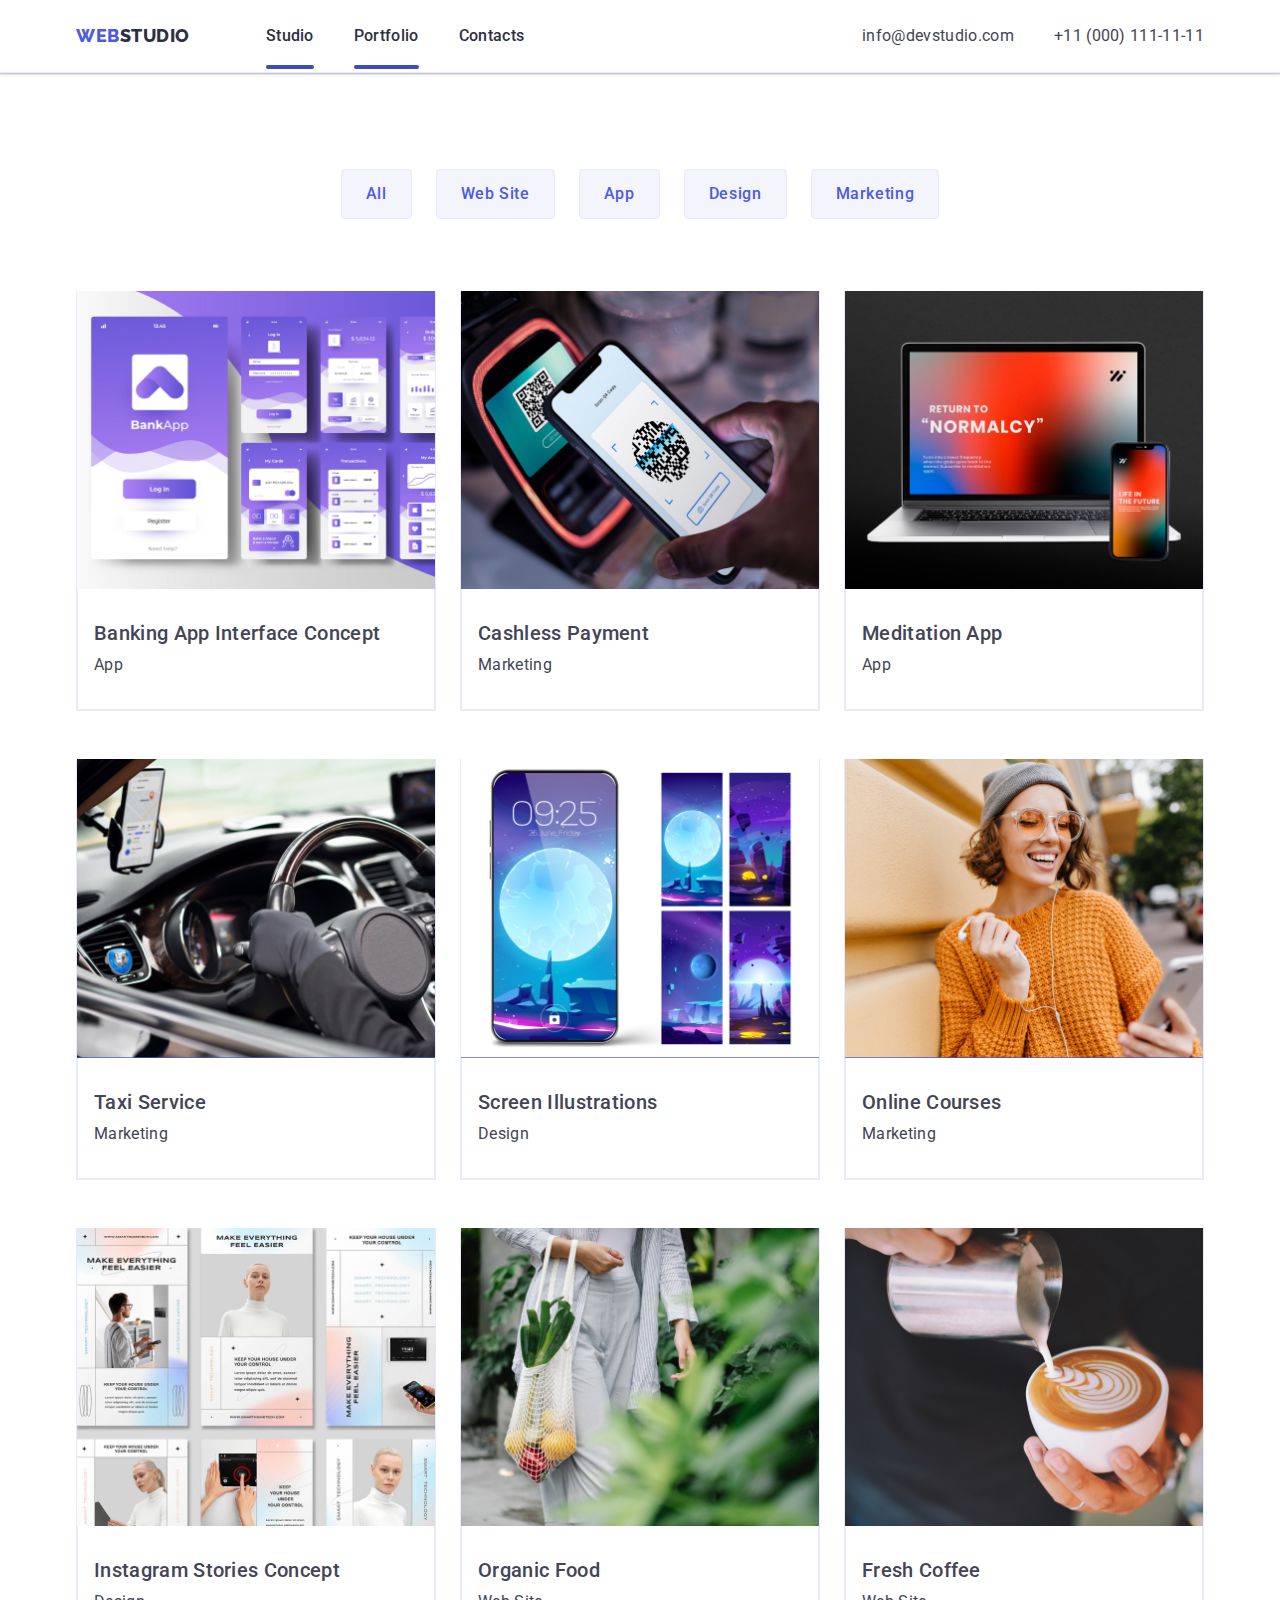
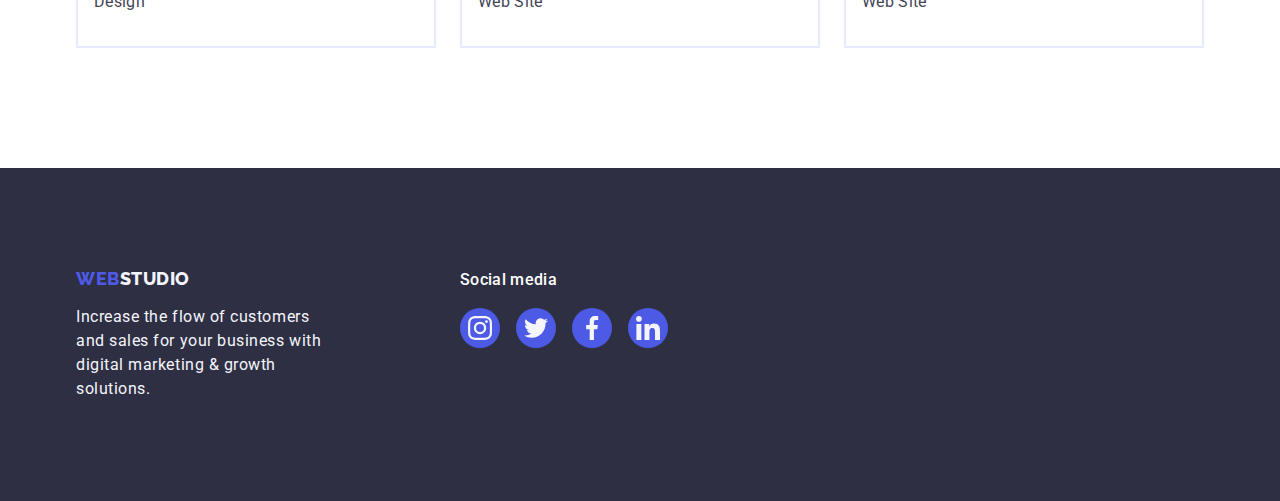
==== commit d5e7f11d: "HW#5 v0.7" ====
--- a/portfolio.html
+++ b/portfolio.html
@@ -22,7 +22,7 @@
 
   <body>
     <header class="header">
-      <div class="header-container container">
+      <div class="container">
         <nav class="main-nav">
           <!-- Logo link -->
           <a class="logo-fst link" href="./index.html"
@@ -31,7 +31,9 @@
           <!-- Links to pages -->
           <ul class="nav-menu-list list">
             <li>
-              <a class="nav-menu-link link" href="./index.html">Studio</a>
+              <a class="nav-menu-link link active" href="./index.html"
+                >Studio</a
+              >
             </li>
             <li>
               <a class="nav-menu-link link active" href="./portfolio.html"
@@ -102,13 +104,11 @@
                     alt="Banking App Interface Concept"
                     width="360"
                   />
-                  <div class="overlay">
-                    <p>
-                      14 Stylish and User-Friendly App Design Concepts · Task
-                      Manager App · Calorie Tracker App · Exotic Fruit Ecommerce
-                      App · Cloud Storage App
-                    </p>
-                  </div>
+                  <p class="overlay">
+                    14 Stylish and User-Friendly App Design Concepts · Task
+                    Manager App · Calorie Tracker App · Exotic Fruit Ecommerce
+                    App · Cloud Storage App
+                  </p>
                 </a>
               </div>
               <div class="projects-content">
@@ -124,13 +124,11 @@
                     alt="Cashless Payment"
                     width="360"
                   />
-                  <div class="overlay">
-                    <p>
-                      14 Stylish and User-Friendly App Design Concepts · Task
-                      Manager App · Calorie Tracker App · Exotic Fruit Ecommerce
-                      App · Cloud Storage App
-                    </p>
-                  </div>
+                  <p class="overlay">
+                    14 Stylish and User-Friendly App Design Concepts · Task
+                    Manager App · Calorie Tracker App · Exotic Fruit Ecommerce
+                    App · Cloud Storage App
+                  </p>
                 </a>
               </div>
               <div class="projects-content">
@@ -147,13 +145,11 @@
                     alt="Meditation App"
                     width="360"
                   />
-                  <div class="overlay">
-                    <p>
-                      14 Stylish and User-Friendly App Design Concepts · Task
-                      Manager App · Calorie Tracker App · Exotic Fruit Ecommerce
-                      App · Cloud Storage App
-                    </p>
-                  </div>
+                  <p class="overlay">
+                    14 Stylish and User-Friendly App Design Concepts · Task
+                    Manager App · Calorie Tracker App · Exotic Fruit Ecommerce
+                    App · Cloud Storage App
+                  </p>
                 </a>
               </div>
               <div class="projects-content">
@@ -169,13 +165,11 @@
                     alt="Taxi Service"
                     width="360"
                   />
-                  <div class="overlay">
-                    <p>
-                      14 Stylish and User-Friendly App Design Concepts · Task
-                      Manager App · Calorie Tracker App · Exotic Fruit Ecommerce
-                      App · Cloud Storage App
-                    </p>
-                  </div>
+                  <p class="overlay">
+                    14 Stylish and User-Friendly App Design Concepts · Task
+                    Manager App · Calorie Tracker App · Exotic Fruit Ecommerce
+                    App · Cloud Storage App
+                  </p>
                 </a>
               </div>
               <div class="projects-content">
@@ -191,13 +185,11 @@
                     alt="Screen Illustrations"
                     width="360"
                   />
-                  <div class="overlay">
-                    <p>
-                      14 Stylish and User-Friendly App Design Concepts · Task
-                      Manager App · Calorie Tracker App · Exotic Fruit Ecommerce
-                      App · Cloud Storage App
-                    </p>
-                  </div>
+                  <p class="overlay">
+                    14 Stylish and User-Friendly App Design Concepts · Task
+                    Manager App · Calorie Tracker App · Exotic Fruit Ecommerce
+                    App · Cloud Storage App
+                  </p>
                 </a>
               </div>
               <div class="projects-content">
@@ -213,13 +205,11 @@
                     alt="Online Courses"
                     width="360"
                   />
-                  <div class="overlay">
-                    <p>
-                      14 Stylish and User-Friendly App Design Concepts · Task
-                      Manager App · Calorie Tracker App · Exotic Fruit Ecommerce
-                      App · Cloud Storage App
-                    </p>
-                  </div>
+                  <p class="overlay">
+                    14 Stylish and User-Friendly App Design Concepts · Task
+                    Manager App · Calorie Tracker App · Exotic Fruit Ecommerce
+                    App · Cloud Storage App
+                  </p>
                 </a>
               </div>
               <div class="projects-content">
@@ -235,13 +225,11 @@
                     alt="Instagram Stories Concept"
                     width="360"
                   />
-                  <div class="overlay">
-                    <p>
-                      14 Stylish and User-Friendly App Design Concepts · Task
-                      Manager App · Calorie Tracker App · Exotic Fruit Ecommerce
-                      App · Cloud Storage App
-                    </p>
-                  </div>
+                  <p class="overlay">
+                    14 Stylish and User-Friendly App Design Concepts · Task
+                    Manager App · Calorie Tracker App · Exotic Fruit Ecommerce
+                    App · Cloud Storage App
+                  </p>
                 </a>
               </div>
               <div class="projects-content">
@@ -257,13 +245,11 @@
                     alt="Organic Food"
                     width="360"
                   />
-                  <div class="overlay">
-                    <p>
-                      14 Stylish and User-Friendly App Design Concepts · Task
-                      Manager App · Calorie Tracker App · Exotic Fruit Ecommerce
-                      App · Cloud Storage App
-                    </p>
-                  </div>
+                  <p class="overlay">
+                    14 Stylish and User-Friendly App Design Concepts · Task
+                    Manager App · Calorie Tracker App · Exotic Fruit Ecommerce
+                    App · Cloud Storage App
+                  </p>
                 </a>
               </div>
               <div class="projects-content">
@@ -279,13 +265,11 @@
                     alt="Fresh Coffee"
                     width="360"
                   />
-                  <div class="overlay">
-                    <p>
-                      14 Stylish and User-Friendly App Design Concepts · Task
-                      Manager App · Calorie Tracker App · Exotic Fruit Ecommerce
-                      App · Cloud Storage App
-                    </p>
-                  </div>
+                  <p class="overlay">
+                    14 Stylish and User-Friendly App Design Concepts · Task
+                    Manager App · Calorie Tracker App · Exotic Fruit Ecommerce
+                    App · Cloud Storage App
+                  </p>
                 </a>
               </div>
               <div class="projects-content">
--- a/css/styles.css
+++ b/css/styles.css
@@ -179,7 +179,7 @@
   color: var(--presed-state-color);
 }
 
-.nav-menu-link::after {
+.active::after {
   content: '';
   position: absolute;
   display: block;
@@ -189,15 +189,9 @@
   height: 4px;
   left: 0px;
   bottom: 0;
-  /* background: var(--presed-state-color); */
+  background: var(--presed-state-color);
   border-radius: 2px;
-  transition: 400ms;
-}
-
-/* .nav-menu-link:hover::after, */
-.nav-menu-link.active::after {
-  background: var(--presed-state-color);
-  /* width: 100%; */
+  color: #404bbf;
 }
 
 .contacts-list {
@@ -221,7 +215,7 @@
 .contacts-item:hover,
 .contacts-item:focus {
   font-size: 16px;
-  color: #404bbf;
+  color: var(--presed-state-color);
 }
 
 /**
@@ -456,8 +450,8 @@
   border-radius: 4px;
   color: var(--subtle-text-color);
   fill: currentColor;
-  transition: border-color 1250ms cubic-bezier(0.4, 0, 0.2, 1),
-    color 1250ms cubic-bezier(0.4, 0, 0.2, 1);
+  transition: border-color 250ms cubic-bezier(0.4, 0, 0.2, 1),
+    color 250ms cubic-bezier(0.4, 0, 0.2, 1);
 }
 
 .customers-icon:hover,
@@ -603,15 +597,23 @@
 
 .projects-link {
   display: block;
+  transition: box-shadow 2150ms cubic-bezier(0.4, 0, 0.2, 1);
+  outline: 2px solid tomato;
 }
 
 .projects-list {
-  flex-basis: calc((100% - 2 * 24px) / 3);
+  /* flex-basis: calc((100% - 2 * 24px) / 3); */
   display: flex;
   flex-wrap: wrap;
   column-gap: 24px;
   row-gap: 48px;
   /* outline: 2px solid tomato; */
+}
+
+.projects-item {
+  flex-basis: calc((100% - 2 * 24px) / 3);
+  border: 1px solid var(--box-background-action);
+  border-top: none;
 }
 
 .projects-content {
@@ -620,6 +622,12 @@
   border: 1px solid var(--box-background-action);
   border-top: none;
   transition: box-shadow 250ms cubic-bezier(0.4, 0, 0.2, 1);
+}
+
+.projects-link:hover,
+.projects-item:focus {
+  box-shadow: 0px 1px 6px rgba(46, 47, 66, 0.08),
+    0px 1px 1px rgba(46, 47, 66, 0.16), 0px 2px 1px rgba(46, 47, 66, 0.08);
 }
 
 .projects-content:hover,
@@ -656,7 +664,8 @@
   mix-blend-mode: normal;
 }
 
-.projects-item:hover .overlay {
+.projects-link:hover .overlay,
+.projects-link:focus .overlay {
   transform: translateY(0);
 }
 
@@ -716,11 +725,10 @@
   cursor: pointer;
   border-radius: 50%;
   fill: var(--secondary-text-color);
+  background-color: var(--box-background-action);
   border: 1px solid rgba(0, 0, 0, 0.1);
   transition: background-color 250ms cubic-bezier(0.4, 0, 0.2, 1),
     border 250ms cubic-bezier(0.4, 0, 0.2, 1);
-  transition: background-color 250ms cubic-bezier(0.4, 0, 0.2, 1),
-    fill 250ms cubic-bezier(0.4, 0, 0.2, 1);
 }
 
 .modal-close-btn:hover,
@@ -730,6 +738,6 @@
   fill: #ffffff;
 }
 
-/* .modal-close-icon {
-  fill: #2e2f42;
-} */
+.modal-close-icon {
+  transition: fill 250ms cubic-bezier(0.4, 0, 0.2, 1);
+}
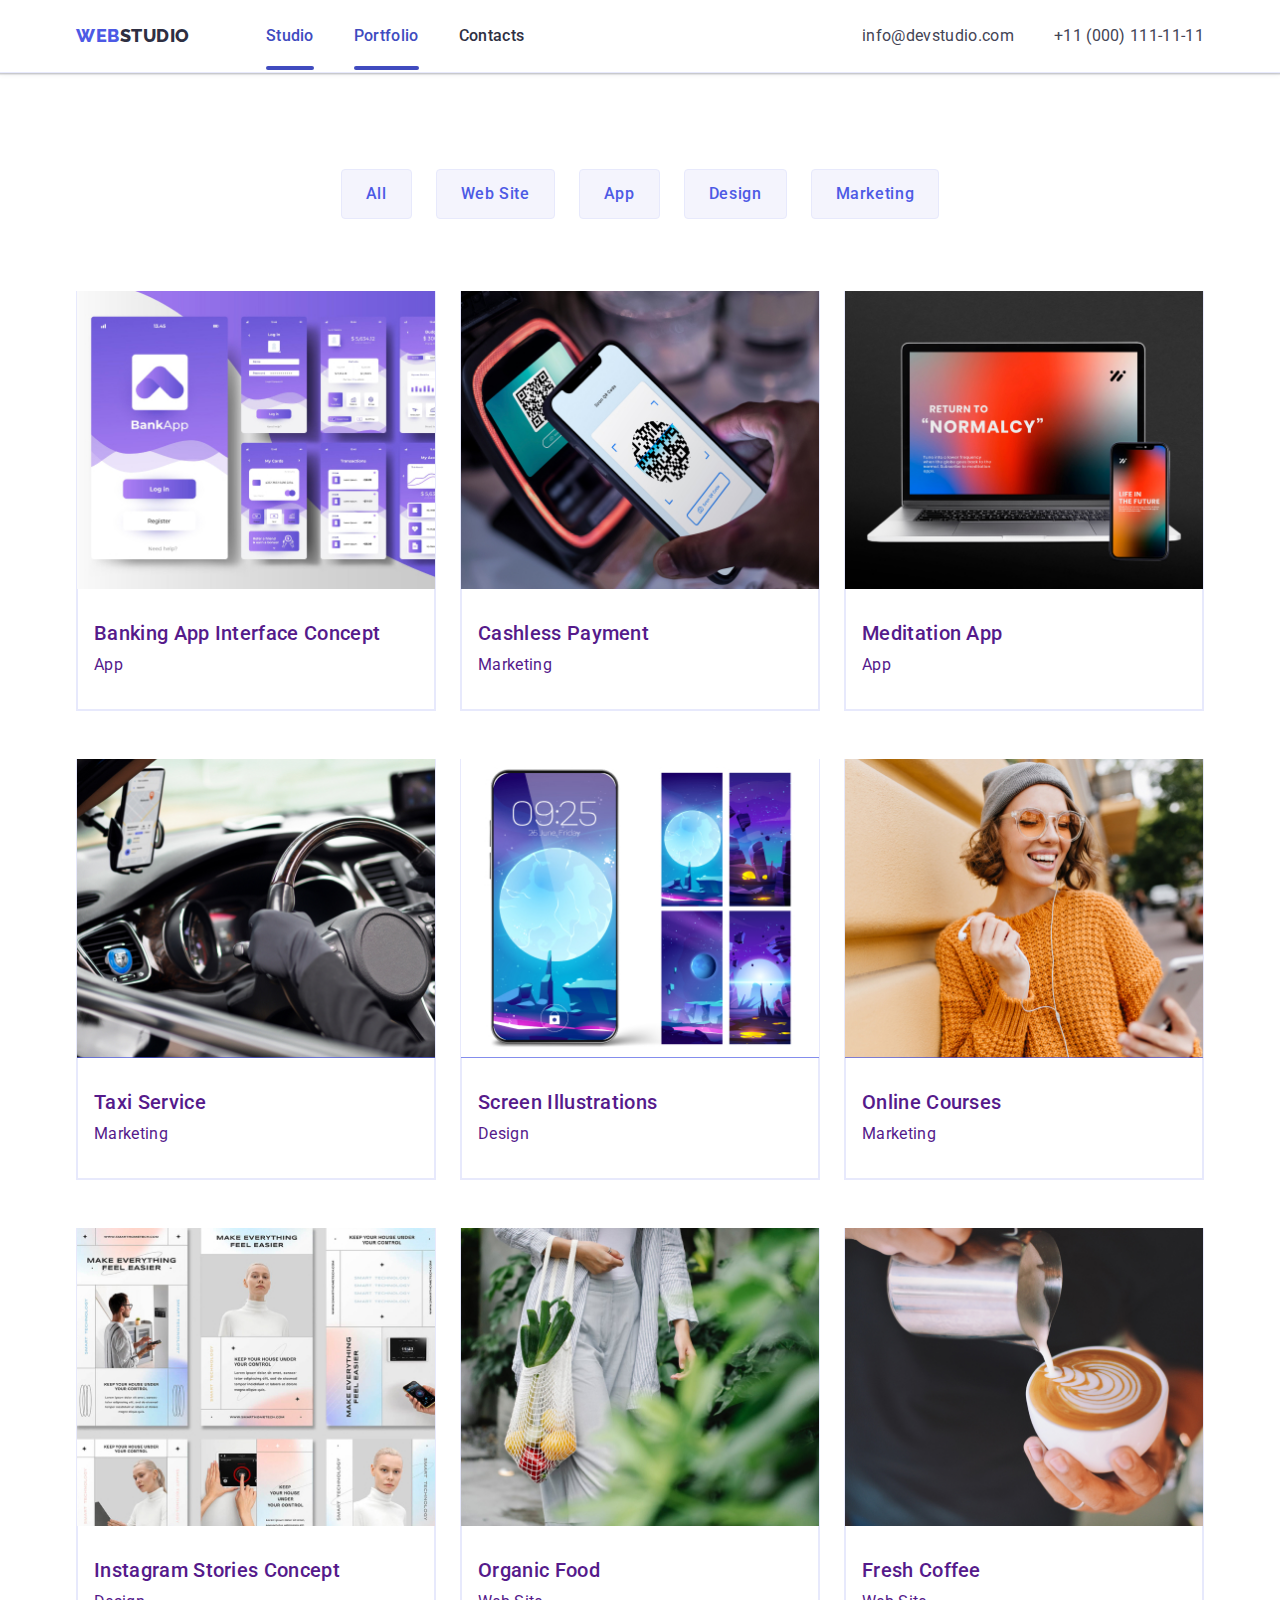
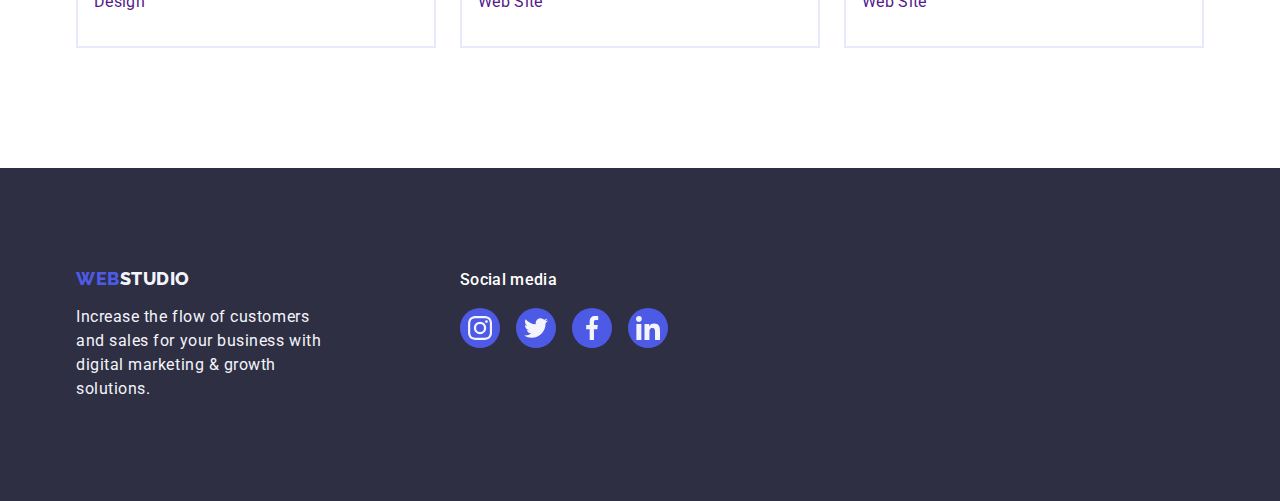
==== commit aef3a133: "HW5 v1.0" ====
--- a/portfolio.html
+++ b/portfolio.html
@@ -97,8 +97,8 @@
           <!------------------ Project cards section -------------------------->
           <ul class="projects-list list">
             <li class="projects-item">
-              <div class="overlay-thumb">
-                <a class="projects-link link" href="">
+              <a class="projects-link link" href="">
+                <div class="overlay-thumb">
                   <img
                     src="./images/Page-2/img-r1-1.jpg"
                     alt="Banking App Interface Concept"
@@ -109,16 +109,16 @@
                     Manager App · Calorie Tracker App · Exotic Fruit Ecommerce
                     App · Cloud Storage App
                   </p>
-                </a>
-              </div>
-              <div class="projects-content">
-                <h2 class="projects-title">Banking App Interface Concept</h2>
-                <p class="text">App</p>
-              </div>
-            </li>
-            <li class="projects-item">
-              <div class="overlay-thumb">
-                <a class="projects-link link" href="">
+                </div>
+                <div class="projects-content">
+                  <h2 class="projects-title">Banking App Interface Concept</h2>
+                  <p class="text">App</p>
+                </div>
+              </a>
+            </li>
+            <li class="projects-item">
+              <a class="projects-link link" href="">
+                <div class="overlay-thumb">
                   <img
                     src="./images/Page-2/img-r1-2.jpg"
                     alt="Cashless Payment"
@@ -129,17 +129,17 @@
                     Manager App · Calorie Tracker App · Exotic Fruit Ecommerce
                     App · Cloud Storage App
                   </p>
-                </a>
-              </div>
-              <div class="projects-content">
-                <h2 class="projects-title">Cashless Payment</h2>
-                <p class="text">Marketing</p>
-              </div>
+                </div>
+                <div class="projects-content">
+                  <h2 class="projects-title">Cashless Payment</h2>
+                  <p class="text">Marketing</p>
+                </div>
+              </a>
             </li>
 
             <li class="projects-item">
-              <div class="overlay-thumb">
-                <a class="projects-link link" href="">
+              <a class="projects-link link" href="">
+                <div class="overlay-thumb">
                   <img
                     src="./images/Page-2/img-r1-3.jpg"
                     alt="Meditation App"
@@ -150,16 +150,16 @@
                     Manager App · Calorie Tracker App · Exotic Fruit Ecommerce
                     App · Cloud Storage App
                   </p>
-                </a>
-              </div>
-              <div class="projects-content">
-                <h2 class="projects-title">Meditation App</h2>
-                <p class="text">App</p>
-              </div>
-            </li>
-            <li class="projects-item">
-              <div class="overlay-thumb">
-                <a class="projects-link link" href="">
+                </div>
+                <div class="projects-content">
+                  <h2 class="projects-title">Meditation App</h2>
+                  <p class="text">App</p>
+                </div>
+              </a>
+            </li>
+            <li class="projects-item">
+              <a class="projects-link link" href="">
+                <div class="overlay-thumb">
                   <img
                     src="./images/Page-2/img-r2-1.jpg"
                     alt="Taxi Service"
@@ -170,16 +170,16 @@
                     Manager App · Calorie Tracker App · Exotic Fruit Ecommerce
                     App · Cloud Storage App
                   </p>
-                </a>
-              </div>
-              <div class="projects-content">
-                <h2 class="projects-title">Taxi Service</h2>
-                <p class="text">Marketing</p>
-              </div>
-            </li>
-            <li class="projects-item">
-              <div class="overlay-thumb">
-                <a class="projects-link link" href="">
+                </div>
+                <div class="projects-content">
+                  <h2 class="projects-title">Taxi Service</h2>
+                  <p class="text">Marketing</p>
+                </div>
+              </a>
+            </li>
+            <li class="projects-item">
+              <a class="projects-link link" href="">
+                <div class="overlay-thumb">
                   <img
                     src="./images/Page-2/img-r2-2.jpg"
                     alt="Screen Illustrations"
@@ -190,16 +190,16 @@
                     Manager App · Calorie Tracker App · Exotic Fruit Ecommerce
                     App · Cloud Storage App
                   </p>
-                </a>
-              </div>
-              <div class="projects-content">
-                <h2 class="projects-title">Screen Illustrations</h2>
-                <p class="text">Design</p>
-              </div>
-            </li>
-            <li class="projects-item">
-              <div class="overlay-thumb">
-                <a class="projects-link link" href="">
+                </div>
+                <div class="projects-content">
+                  <h2 class="projects-title">Screen Illustrations</h2>
+                  <p class="text">Design</p>
+                </div>
+              </a>
+            </li>
+            <li class="projects-item">
+              <a class="projects-link link" href="">
+                <div class="overlay-thumb">
                   <img
                     src="./images/Page-2/img-r2-3.jpg"
                     alt="Online Courses"
@@ -210,16 +210,16 @@
                     Manager App · Calorie Tracker App · Exotic Fruit Ecommerce
                     App · Cloud Storage App
                   </p>
-                </a>
-              </div>
-              <div class="projects-content">
-                <h2 class="projects-title">Online Courses</h2>
-                <p class="text">Marketing</p>
-              </div>
-            </li>
-            <li class="projects-item">
-              <div class="overlay-thumb">
-                <a class="projects-link link" href="">
+                </div>
+                <div class="projects-content">
+                  <h2 class="projects-title">Online Courses</h2>
+                  <p class="text">Marketing</p>
+                </div>
+              </a>
+            </li>
+            <li class="projects-item">
+              <a class="projects-link link" href="">
+                <div class="overlay-thumb">
                   <img
                     src="./images/Page-2/img-r3-1.jpg"
                     alt="Instagram Stories Concept"
@@ -230,16 +230,16 @@
                     Manager App · Calorie Tracker App · Exotic Fruit Ecommerce
                     App · Cloud Storage App
                   </p>
-                </a>
-              </div>
-              <div class="projects-content">
-                <h2 class="projects-title">Instagram Stories Concept</h2>
-                <p class="text">Design</p>
-              </div>
-            </li>
-            <li class="projects-item">
-              <div class="overlay-thumb">
-                <a class="projects-link link" href="">
+                </div>
+                <div class="projects-content">
+                  <h2 class="projects-title">Instagram Stories Concept</h2>
+                  <p class="text">Design</p>
+                </div>
+              </a>
+            </li>
+            <li class="projects-item">
+              <a class="projects-link link" href="">
+                <div class="overlay-thumb">
                   <img
                     src="./images/Page-2/img-r3-2.jpg"
                     alt="Organic Food"
@@ -250,16 +250,16 @@
                     Manager App · Calorie Tracker App · Exotic Fruit Ecommerce
                     App · Cloud Storage App
                   </p>
-                </a>
-              </div>
-              <div class="projects-content">
-                <h2 class="projects-title">Organic Food</h2>
-                <p class="text">Web Site</p>
-              </div>
-            </li>
-            <li class="projects-item">
-              <div class="overlay-thumb">
-                <a class="projects-link link" href="">
+                </div>
+                <div class="projects-content">
+                  <h2 class="projects-title">Organic Food</h2>
+                  <p class="text">Web Site</p>
+                </div>
+              </a>
+            </li>
+            <li class="projects-item">
+              <a class="projects-link link" href="">
+                <div class="overlay-thumb">
                   <img
                     src="./images/Page-2/img-r3-3.jpg"
                     alt="Fresh Coffee"
@@ -270,12 +270,12 @@
                     Manager App · Calorie Tracker App · Exotic Fruit Ecommerce
                     App · Cloud Storage App
                   </p>
-                </a>
-              </div>
-              <div class="projects-content">
-                <h2 class="projects-title">Fresh Coffee</h2>
-                <p class="text">Web Site</p>
-              </div>
+                </div>
+                <div class="projects-content">
+                  <h2 class="projects-title">Fresh Coffee</h2>
+                  <p class="text">Web Site</p>
+                </div>
+              </a>
             </li>
           </ul>
         </div>
--- a/css/styles.css
+++ b/css/styles.css
@@ -179,6 +179,10 @@
   color: var(--presed-state-color);
 }
 
+.active {
+  color: #404bbf;
+}
+
 .active::after {
   content: '';
   position: absolute;
@@ -188,7 +192,7 @@
   /* width: 0; */
   height: 4px;
   left: 0px;
-  bottom: 0;
+  bottom: -1px;
   background: var(--presed-state-color);
   border-radius: 2px;
   color: #404bbf;
@@ -595,11 +599,9 @@
   |============================
 **/
 
-.projects-link {
-  display: block;
-  transition: box-shadow 2150ms cubic-bezier(0.4, 0, 0.2, 1);
-  outline: 2px solid tomato;
-}
+/* .projects-link {
+  transition: translayY 2150ms cubic-bezier(0.4, 0, 0.2, 1);
+} */
 
 .projects-list {
   /* flex-basis: calc((100% - 2 * 24px) / 3); */
@@ -607,7 +609,6 @@
   flex-wrap: wrap;
   column-gap: 24px;
   row-gap: 48px;
-  /* outline: 2px solid tomato; */
 }
 
 .projects-item {
@@ -655,7 +656,7 @@
   width: 100%;
   height: 100%;
   transform: translateY(100%);
-  transition: transform 300ms;
+  transition: transform 250ms cubic-bezier(0.4, 0, 0.2, 1);
 
   padding: 40px 32px;
 
